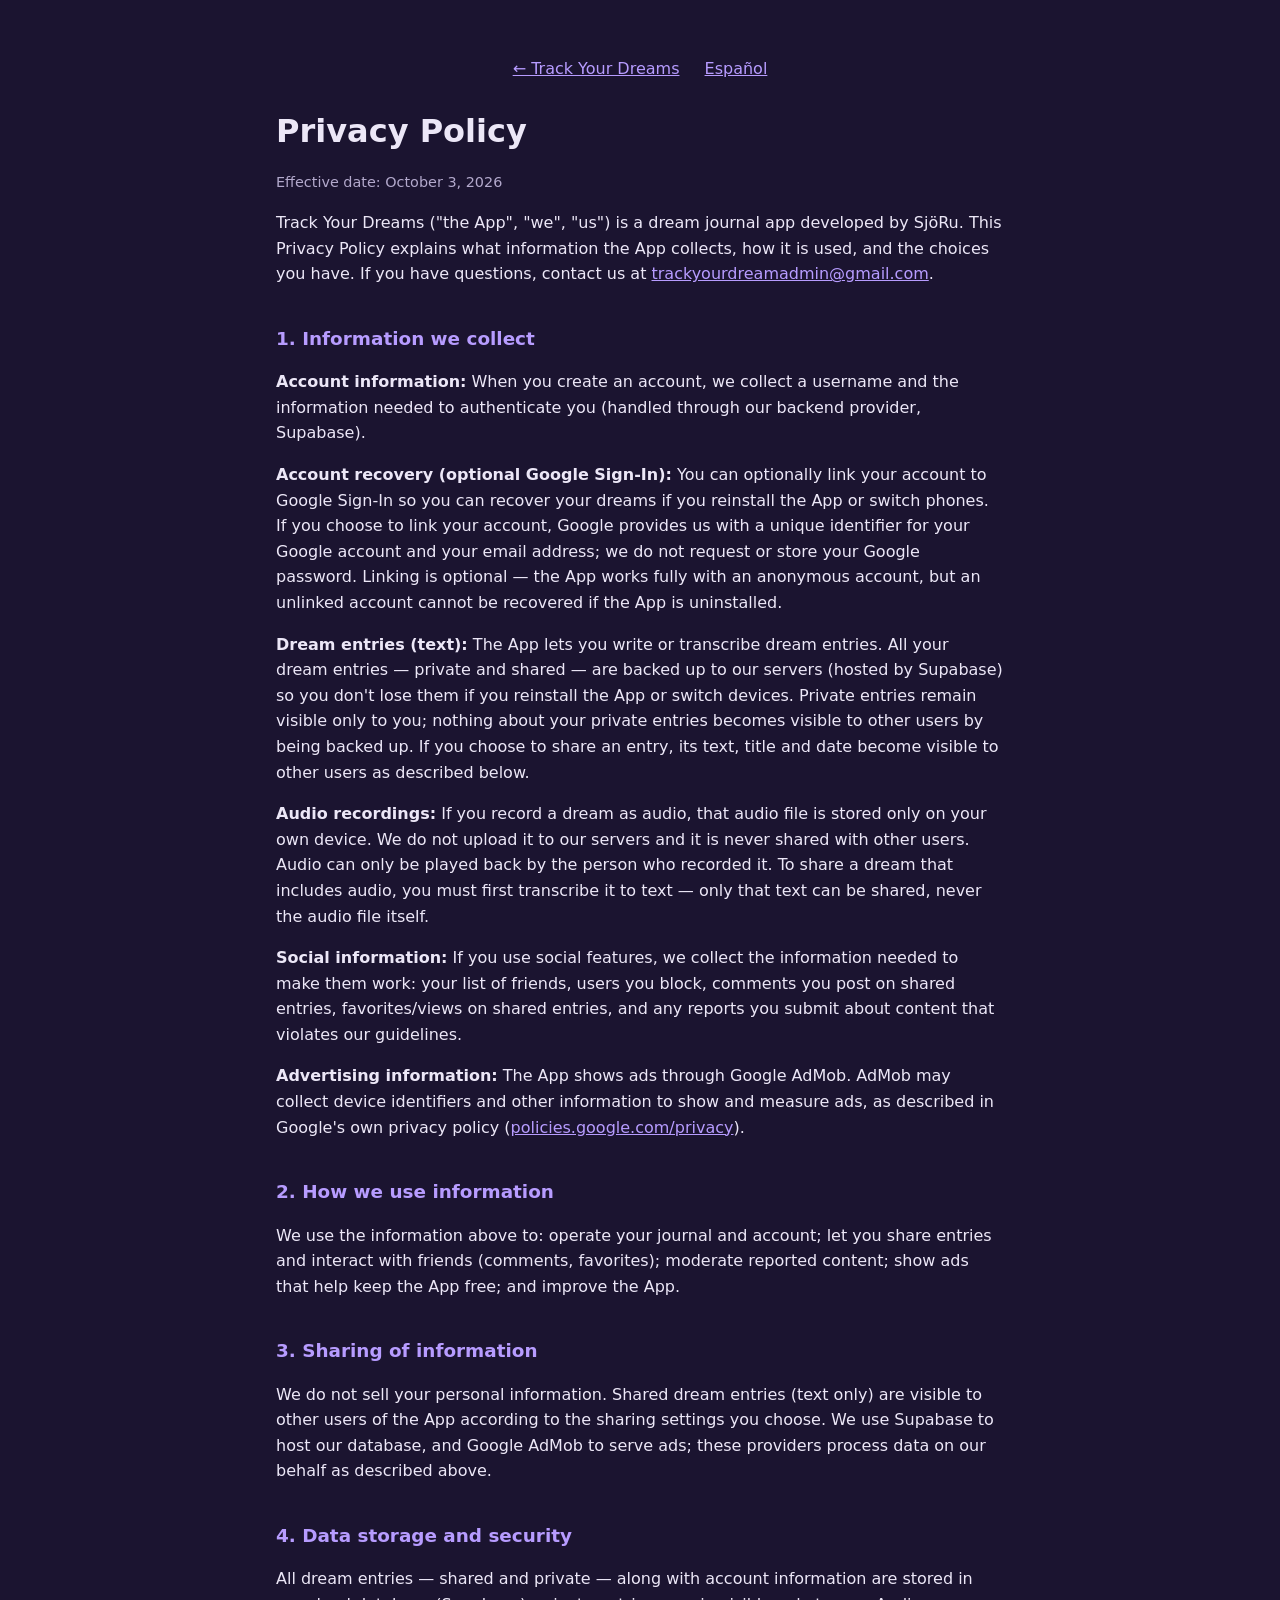
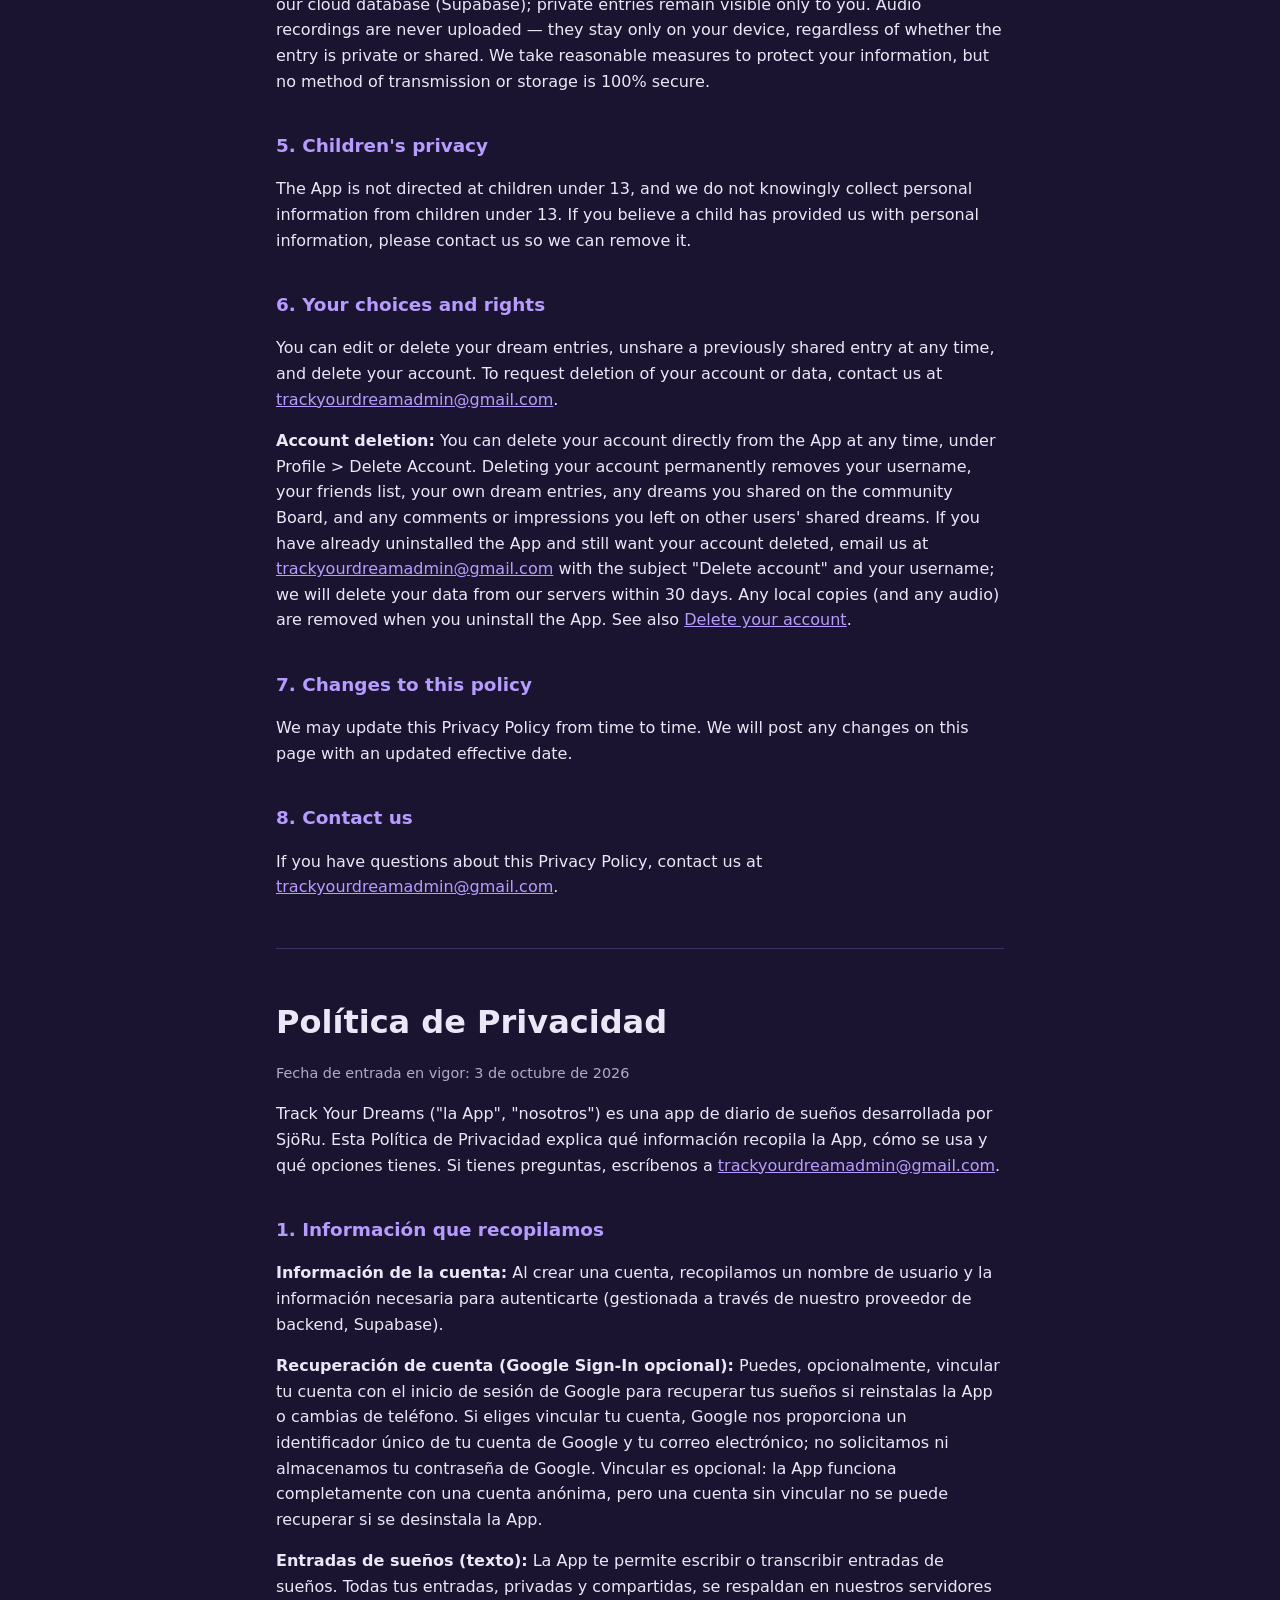
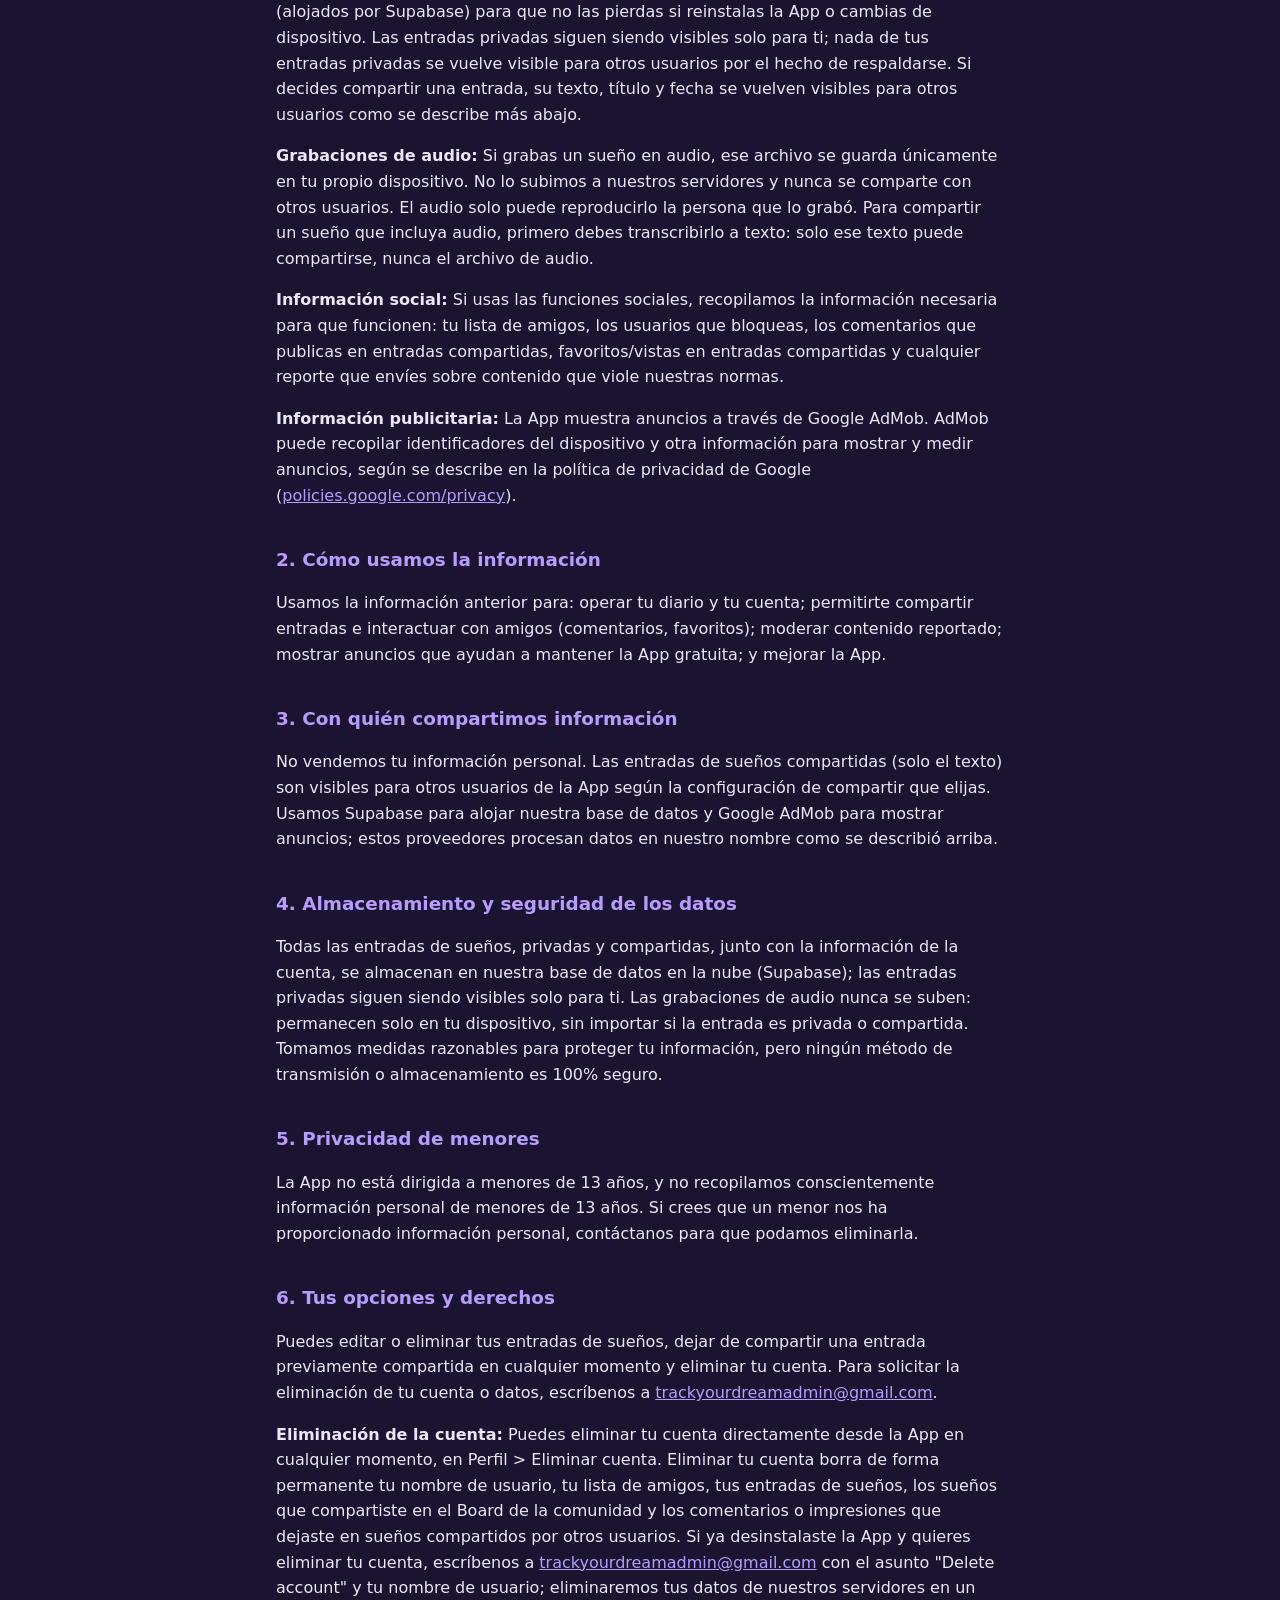
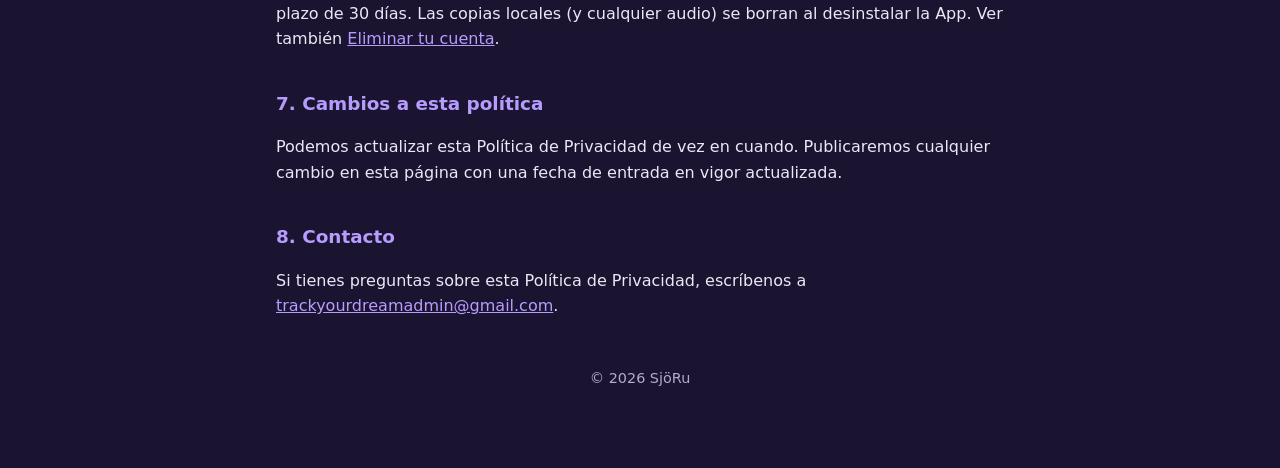
==== privacy.html @ 79c3110b "Add files via upload" ====
<!doctype html>
<html lang="en">
<head>
  <meta charset="utf-8">
  <meta name="viewport" content="width=device-width, initial-scale=1">
  <title>Privacy Policy – Track Your Dreams</title>
  <link rel="icon" href="icon.png">
  <link rel="stylesheet" href="style.css">
</head>
<body>
<main>
  <nav><a href="index.html">← Track Your Dreams</a> <a href="#es">Español</a></nav>

  <h1>Privacy Policy</h1>
  <p class="small">Effective date: October 3, 2026</p>

  <p>Track Your Dreams ("the App", "we", "us") is a dream journal app developed by SjöRu. This Privacy Policy explains what information the App collects, how it is used, and the choices you have. If you have questions, contact us at <a href="mailto:trackyourdreamadmin@gmail.com">trackyourdreamadmin@gmail.com</a>.</p>

  <h2>1. Information we collect</h2>
  <p><strong>Account information:</strong> When you create an account, we collect a username and the information needed to authenticate you (handled through our backend provider, Supabase).</p>
  <p><strong>Account recovery (optional Google Sign-In):</strong> You can optionally link your account to Google Sign-In so you can recover your dreams if you reinstall the App or switch phones. If you choose to link your account, Google provides us with a unique identifier for your Google account and your email address; we do not request or store your Google password. Linking is optional — the App works fully with an anonymous account, but an unlinked account cannot be recovered if the App is uninstalled.</p>
  <p><strong>Dream entries (text):</strong> The App lets you write or transcribe dream entries. All your dream entries — private and shared — are backed up to our servers (hosted by Supabase) so you don't lose them if you reinstall the App or switch devices. Private entries remain visible only to you; nothing about your private entries becomes visible to other users by being backed up. If you choose to share an entry, its text, title and date become visible to other users as described below.</p>
  <p><strong>Audio recordings:</strong> If you record a dream as audio, that audio file is stored only on your own device. We do not upload it to our servers and it is never shared with other users. Audio can only be played back by the person who recorded it. To share a dream that includes audio, you must first transcribe it to text — only that text can be shared, never the audio file itself.</p>
  <p><strong>Social information:</strong> If you use social features, we collect the information needed to make them work: your list of friends, users you block, comments you post on shared entries, favorites/views on shared entries, and any reports you submit about content that violates our guidelines.</p>
  <p><strong>Advertising information:</strong> The App shows ads through Google AdMob. AdMob may collect device identifiers and other information to show and measure ads, as described in Google's own privacy policy (<a href="https://policies.google.com/privacy">policies.google.com/privacy</a>).</p>

  <h2>2. How we use information</h2>
  <p>We use the information above to: operate your journal and account; let you share entries and interact with friends (comments, favorites); moderate reported content; show ads that help keep the App free; and improve the App.</p>

  <h2>3. Sharing of information</h2>
  <p>We do not sell your personal information. Shared dream entries (text only) are visible to other users of the App according to the sharing settings you choose. We use Supabase to host our database, and Google AdMob to serve ads; these providers process data on our behalf as described above.</p>

  <h2>4. Data storage and security</h2>
  <p>All dream entries — shared and private — along with account information are stored in our cloud database (Supabase); private entries remain visible only to you. Audio recordings are never uploaded — they stay only on your device, regardless of whether the entry is private or shared. We take reasonable measures to protect your information, but no method of transmission or storage is 100% secure.</p>

  <h2>5. Children's privacy</h2>
  <p>The App is not directed at children under 13, and we do not knowingly collect personal information from children under 13. If you believe a child has provided us with personal information, please contact us so we can remove it.</p>

  <h2>6. Your choices and rights</h2>
  <p>You can edit or delete your dream entries, unshare a previously shared entry at any time, and delete your account. To request deletion of your account or data, contact us at <a href="mailto:trackyourdreamadmin@gmail.com">trackyourdreamadmin@gmail.com</a>.</p>
  <p><strong>Account deletion:</strong> You can delete your account directly from the App at any time, under Profile &gt; Delete Account. Deleting your account permanently removes your username, your friends list, your own dream entries, any dreams you shared on the community Board, and any comments or impressions you left on other users' shared dreams. If you have already uninstalled the App and still want your account deleted, email us at <a href="mailto:trackyourdreamadmin@gmail.com">trackyourdreamadmin@gmail.com</a> with the subject "Delete account" and your username; we will delete your data from our servers within 30 days. Any local copies (and any audio) are removed when you uninstall the App. See also <a href="delete-account.html">Delete your account</a>.</p>

  <h2>7. Changes to this policy</h2>
  <p>We may update this Privacy Policy from time to time. We will post any changes on this page with an updated effective date.</p>

  <h2>8. Contact us</h2>
  <p>If you have questions about this Privacy Policy, contact us at <a href="mailto:trackyourdreamadmin@gmail.com">trackyourdreamadmin@gmail.com</a>.</p>

  <hr id="es">

  <h1>Política de Privacidad</h1>
  <p class="small">Fecha de entrada en vigor: 3 de octubre de 2026</p>

  <p>Track Your Dreams ("la App", "nosotros") es una app de diario de sueños desarrollada por SjöRu. Esta Política de Privacidad explica qué información recopila la App, cómo se usa y qué opciones tienes. Si tienes preguntas, escríbenos a <a href="mailto:trackyourdreamadmin@gmail.com">trackyourdreamadmin@gmail.com</a>.</p>

  <h2>1. Información que recopilamos</h2>
  <p><strong>Información de la cuenta:</strong> Al crear una cuenta, recopilamos un nombre de usuario y la información necesaria para autenticarte (gestionada a través de nuestro proveedor de backend, Supabase).</p>
  <p><strong>Recuperación de cuenta (Google Sign-In opcional):</strong> Puedes, opcionalmente, vincular tu cuenta con el inicio de sesión de Google para recuperar tus sueños si reinstalas la App o cambias de teléfono. Si eliges vincular tu cuenta, Google nos proporciona un identificador único de tu cuenta de Google y tu correo electrónico; no solicitamos ni almacenamos tu contraseña de Google. Vincular es opcional: la App funciona completamente con una cuenta anónima, pero una cuenta sin vincular no se puede recuperar si se desinstala la App.</p>
  <p><strong>Entradas de sueños (texto):</strong> La App te permite escribir o transcribir entradas de sueños. Todas tus entradas, privadas y compartidas, se respaldan en nuestros servidores (alojados por Supabase) para que no las pierdas si reinstalas la App o cambias de dispositivo. Las entradas privadas siguen siendo visibles solo para ti; nada de tus entradas privadas se vuelve visible para otros usuarios por el hecho de respaldarse. Si decides compartir una entrada, su texto, título y fecha se vuelven visibles para otros usuarios como se describe más abajo.</p>
  <p><strong>Grabaciones de audio:</strong> Si grabas un sueño en audio, ese archivo se guarda únicamente en tu propio dispositivo. No lo subimos a nuestros servidores y nunca se comparte con otros usuarios. El audio solo puede reproducirlo la persona que lo grabó. Para compartir un sueño que incluya audio, primero debes transcribirlo a texto: solo ese texto puede compartirse, nunca el archivo de audio.</p>
  <p><strong>Información social:</strong> Si usas las funciones sociales, recopilamos la información necesaria para que funcionen: tu lista de amigos, los usuarios que bloqueas, los comentarios que publicas en entradas compartidas, favoritos/vistas en entradas compartidas y cualquier reporte que envíes sobre contenido que viole nuestras normas.</p>
  <p><strong>Información publicitaria:</strong> La App muestra anuncios a través de Google AdMob. AdMob puede recopilar identificadores del dispositivo y otra información para mostrar y medir anuncios, según se describe en la política de privacidad de Google (<a href="https://policies.google.com/privacy">policies.google.com/privacy</a>).</p>

  <h2>2. Cómo usamos la información</h2>
  <p>Usamos la información anterior para: operar tu diario y tu cuenta; permitirte compartir entradas e interactuar con amigos (comentarios, favoritos); moderar contenido reportado; mostrar anuncios que ayudan a mantener la App gratuita; y mejorar la App.</p>

  <h2>3. Con quién compartimos información</h2>
  <p>No vendemos tu información personal. Las entradas de sueños compartidas (solo el texto) son visibles para otros usuarios de la App según la configuración de compartir que elijas. Usamos Supabase para alojar nuestra base de datos y Google AdMob para mostrar anuncios; estos proveedores procesan datos en nuestro nombre como se describió arriba.</p>

  <h2>4. Almacenamiento y seguridad de los datos</h2>
  <p>Todas las entradas de sueños, privadas y compartidas, junto con la información de la cuenta, se almacenan en nuestra base de datos en la nube (Supabase); las entradas privadas siguen siendo visibles solo para ti. Las grabaciones de audio nunca se suben: permanecen solo en tu dispositivo, sin importar si la entrada es privada o compartida. Tomamos medidas razonables para proteger tu información, pero ningún método de transmisión o almacenamiento es 100% seguro.</p>

  <h2>5. Privacidad de menores</h2>
  <p>La App no está dirigida a menores de 13 años, y no recopilamos conscientemente información personal de menores de 13 años. Si crees que un menor nos ha proporcionado información personal, contáctanos para que podamos eliminarla.</p>

  <h2>6. Tus opciones y derechos</h2>
  <p>Puedes editar o eliminar tus entradas de sueños, dejar de compartir una entrada previamente compartida en cualquier momento y eliminar tu cuenta. Para solicitar la eliminación de tu cuenta o datos, escríbenos a <a href="mailto:trackyourdreamadmin@gmail.com">trackyourdreamadmin@gmail.com</a>.</p>
  <p><strong>Eliminación de la cuenta:</strong> Puedes eliminar tu cuenta directamente desde la App en cualquier momento, en Perfil &gt; Eliminar cuenta. Eliminar tu cuenta borra de forma permanente tu nombre de usuario, tu lista de amigos, tus entradas de sueños, los sueños que compartiste en el Board de la comunidad y los comentarios o impresiones que dejaste en sueños compartidos por otros usuarios. Si ya desinstalaste la App y quieres eliminar tu cuenta, escríbenos a <a href="mailto:trackyourdreamadmin@gmail.com">trackyourdreamadmin@gmail.com</a> con el asunto "Delete account" y tu nombre de usuario; eliminaremos tus datos de nuestros servidores en un plazo de 30 días. Las copias locales (y cualquier audio) se borran al desinstalar la App. Ver también <a href="delete-account.html">Eliminar tu cuenta</a>.</p>

  <h2>7. Cambios a esta política</h2>
  <p>Podemos actualizar esta Política de Privacidad de vez en cuando. Publicaremos cualquier cambio en esta página con una fecha de entrada en vigor actualizada.</p>

  <h2>8. Contacto</h2>
  <p>Si tienes preguntas sobre esta Política de Privacidad, escríbenos a <a href="mailto:trackyourdreamadmin@gmail.com">trackyourdreamadmin@gmail.com</a>.</p>

  <footer><p>© 2026 SjöRu</p></footer>
</main>
</body>
</html>
---- style.css ----
:root {
  --bg: #1b1430;
  --card: #2a1f47;
  --accent: #b79cff;
  --text: #ece7f7;
  --muted: #b3a9cc;
}
* { box-sizing: border-box; }
body {
  margin: 0;
  background: var(--bg);
  color: var(--text);
  font: 16px/1.6 system-ui, -apple-system, "Segoe UI", Roboto, sans-serif;
}
main { max-width: 760px; margin: 0 auto; padding: 32px 16px 64px; }
header { text-align: center; margin-bottom: 32px; }
header img { width: 112px; height: 112px; border-radius: 24px; }
h1 { margin: 12px 0 4px; font-size: 2rem; }
h2 { margin-top: 2em; font-size: 1.15rem; color: var(--accent); }
a { color: var(--accent); }
.tagline { color: var(--muted); margin: 0; }
.card { background: var(--card); border-radius: 16px; padding: 20px 24px; margin: 16px 0; }
ul { padding-left: 1.2em; }
nav { text-align: center; margin: 24px 0; }
nav a { margin: 0 10px; white-space: nowrap; }
footer { text-align: center; color: var(--muted); font-size: 0.9rem; margin-top: 48px; }
hr { border: 0; border-top: 1px solid #3d3062; margin: 48px 0; }
.small { color: var(--muted); font-size: 0.9rem; }
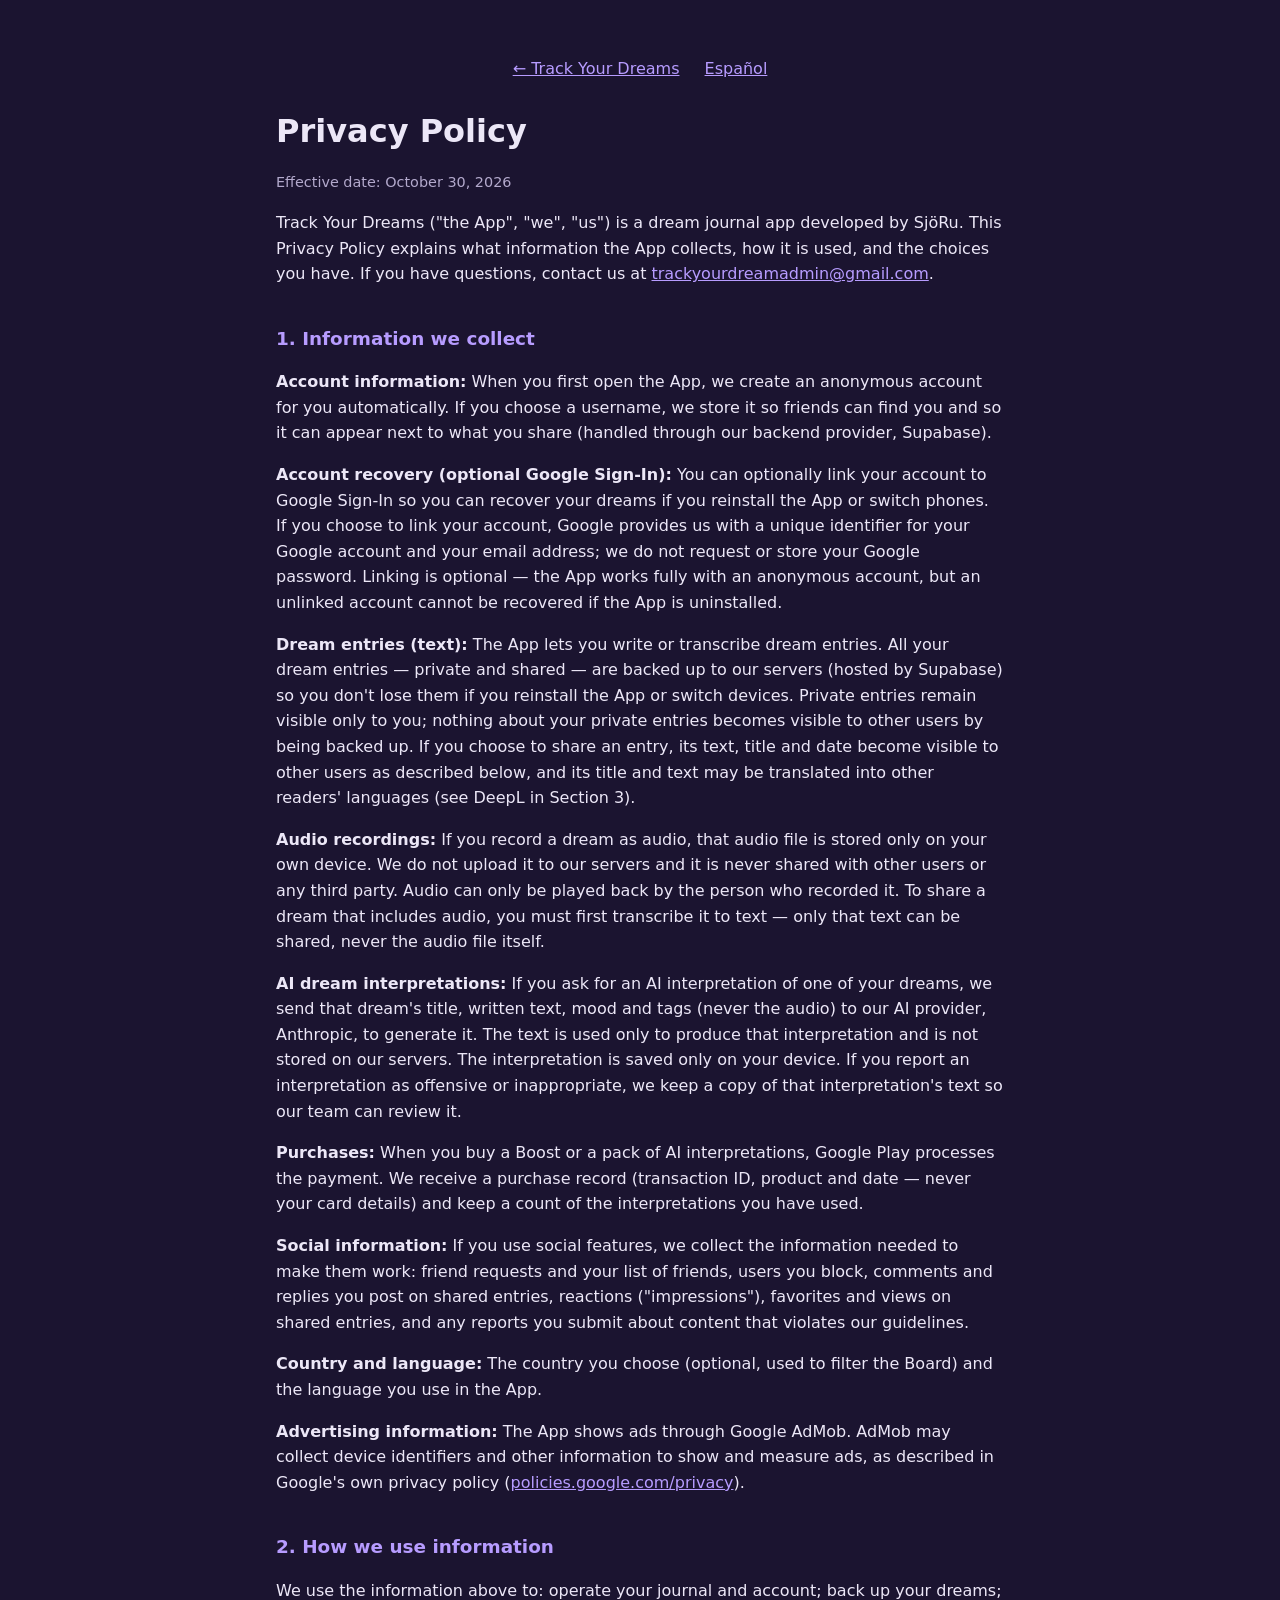
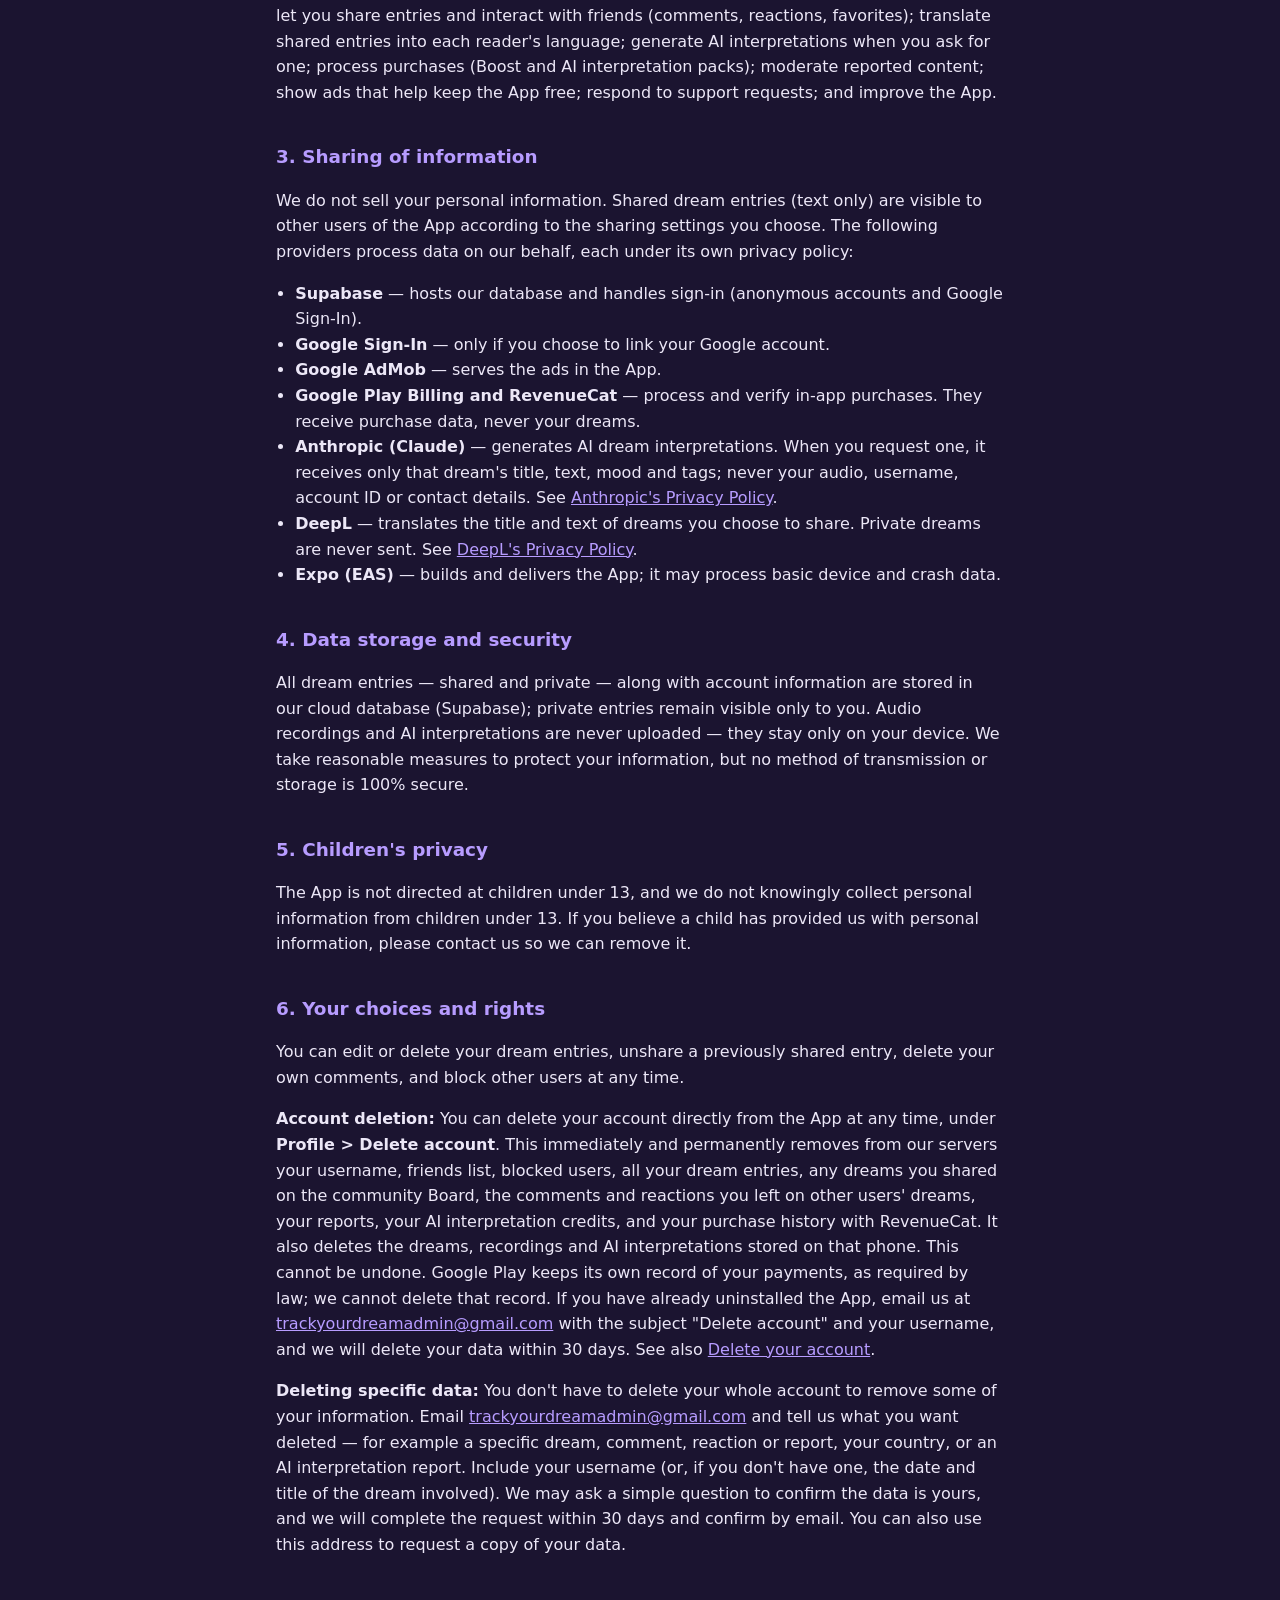
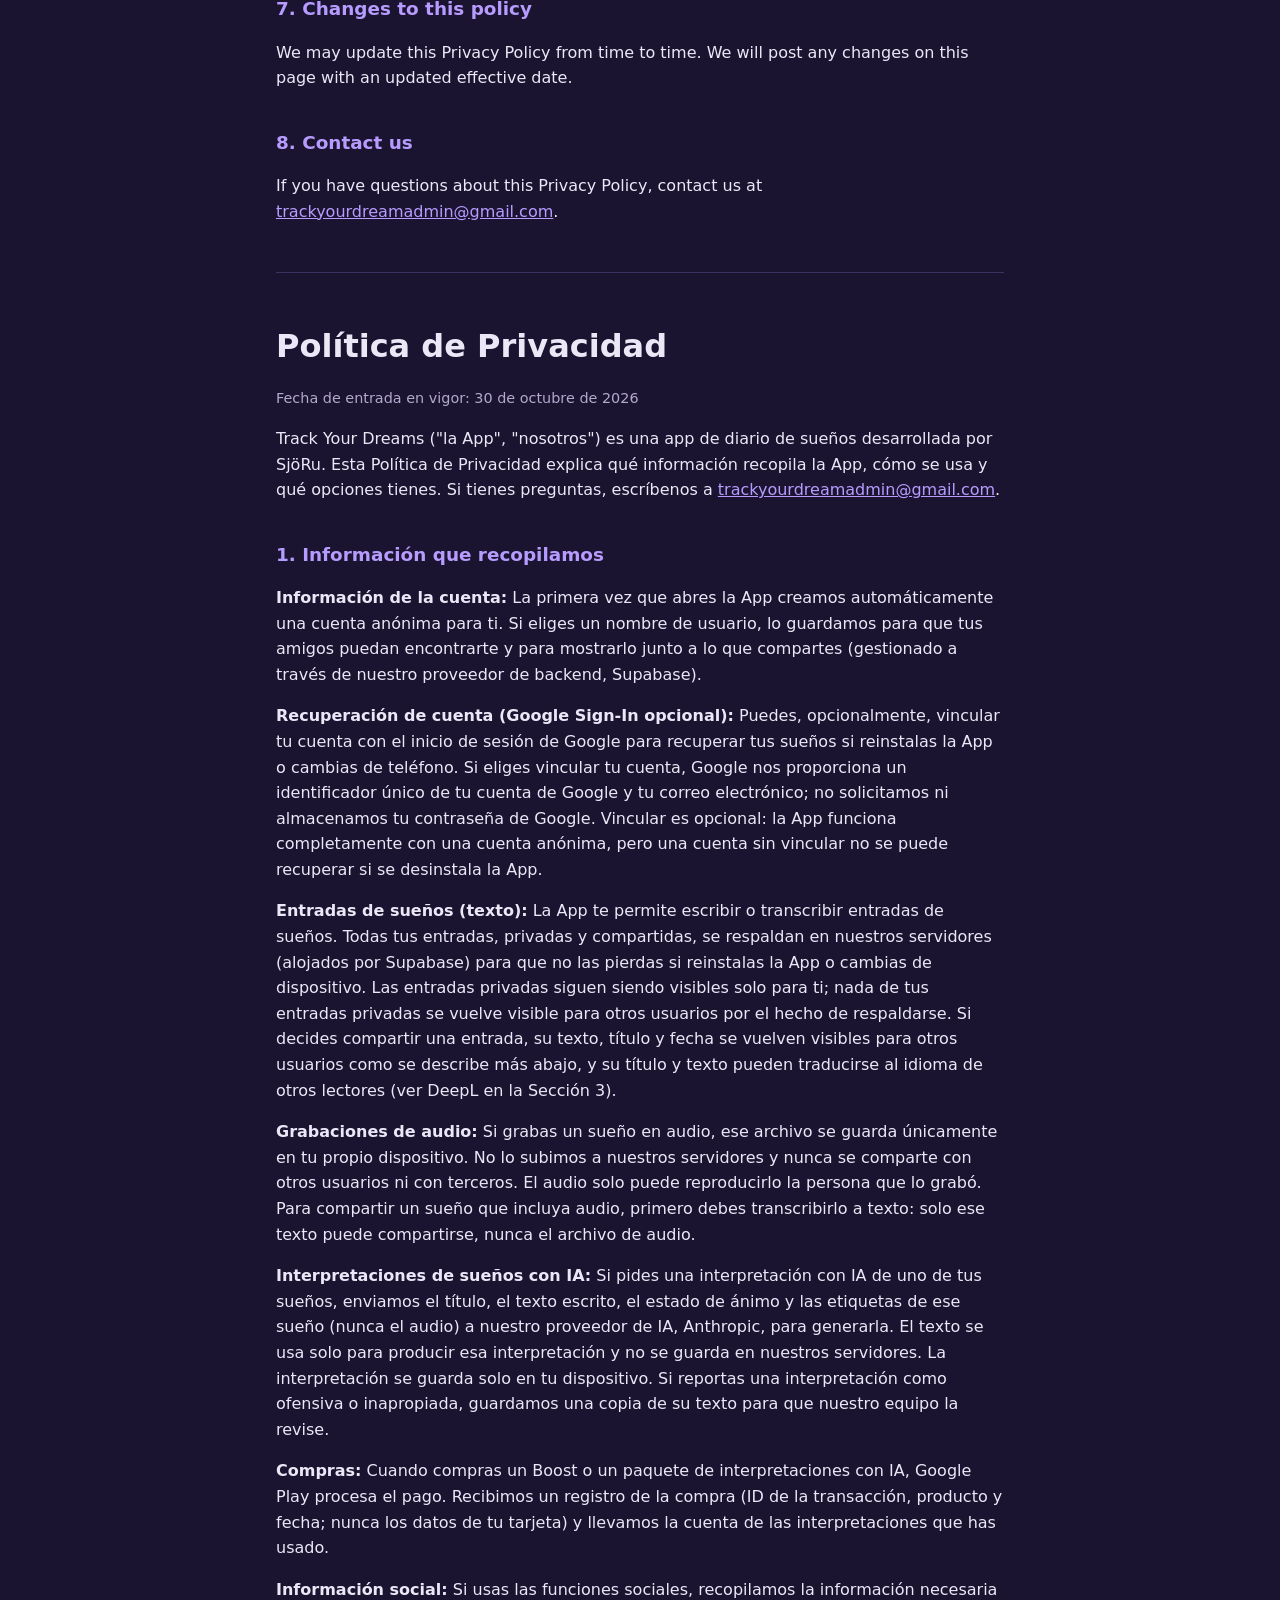
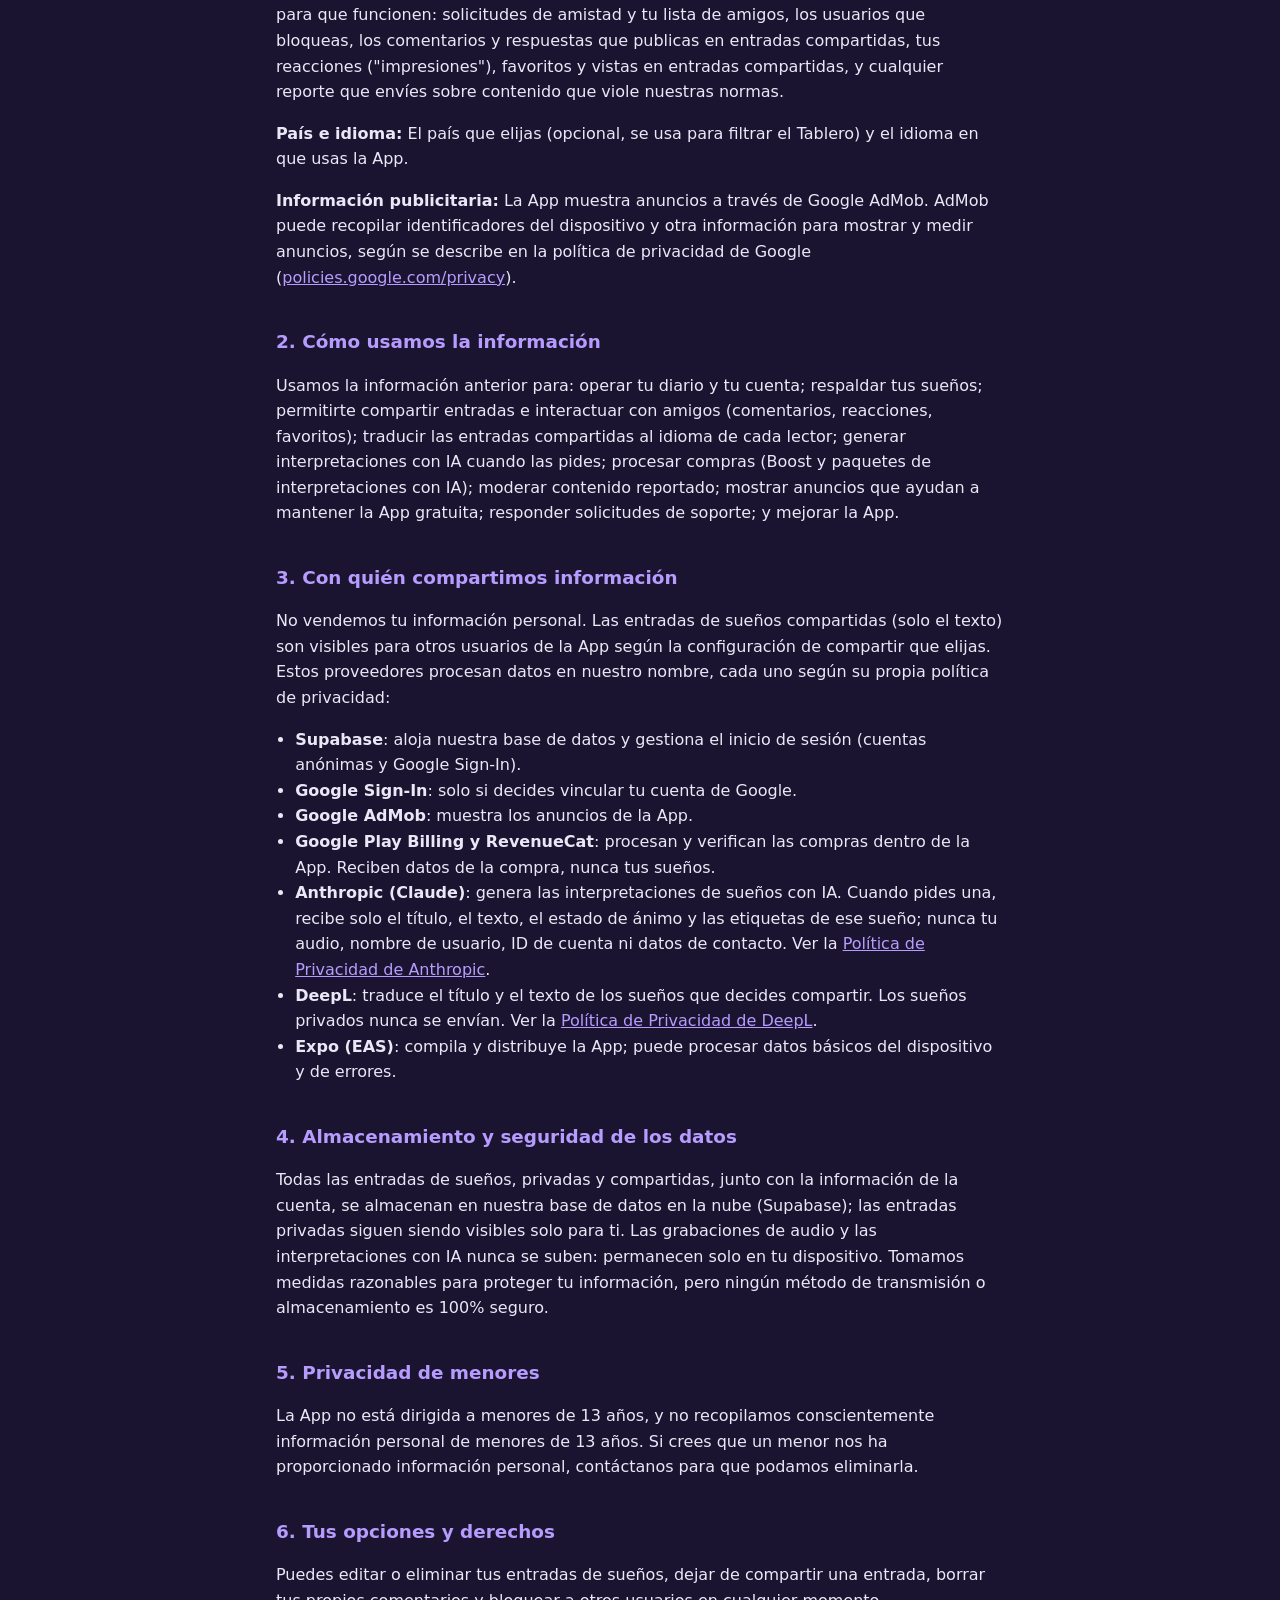
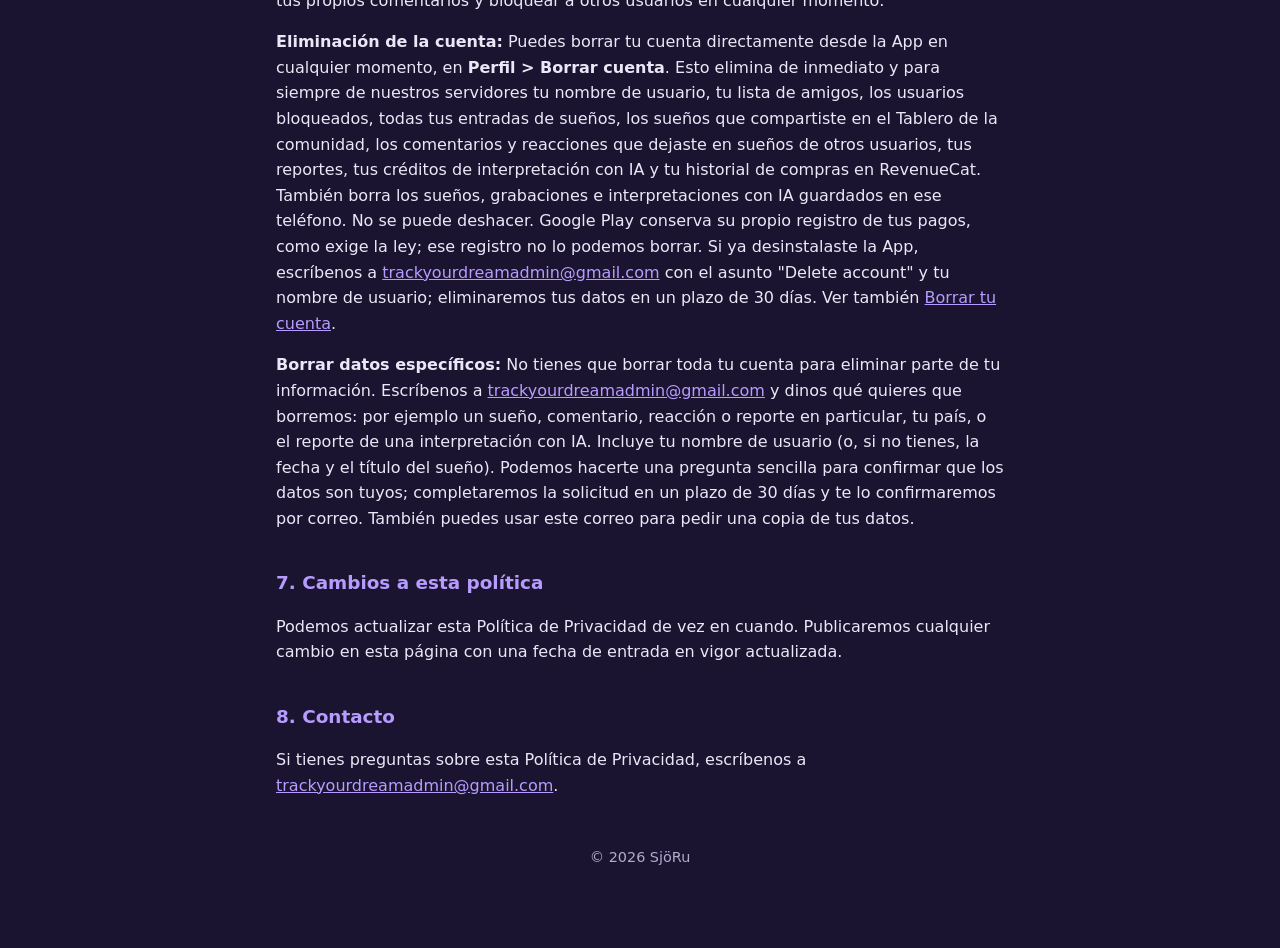
==== commit 689bc178: "Politica de privacidad, borrar cuenta y terminos: IA, compras, DeepL y borrado de datos especificos " ====
--- a/privacy.html
+++ b/privacy.html
@@ -12,33 +12,46 @@
   <nav><a href="index.html">← Track Your Dreams</a> <a href="#es">Español</a></nav>
 
   <h1>Privacy Policy</h1>
-  <p class="small">Effective date: October 3, 2026</p>
+  <p class="small">Effective date: October 30, 2026</p>
 
   <p>Track Your Dreams ("the App", "we", "us") is a dream journal app developed by SjöRu. This Privacy Policy explains what information the App collects, how it is used, and the choices you have. If you have questions, contact us at <a href="mailto:trackyourdreamadmin@gmail.com">trackyourdreamadmin@gmail.com</a>.</p>
 
   <h2>1. Information we collect</h2>
-  <p><strong>Account information:</strong> When you create an account, we collect a username and the information needed to authenticate you (handled through our backend provider, Supabase).</p>
+  <p><strong>Account information:</strong> When you first open the App, we create an anonymous account for you automatically. If you choose a username, we store it so friends can find you and so it can appear next to what you share (handled through our backend provider, Supabase).</p>
   <p><strong>Account recovery (optional Google Sign-In):</strong> You can optionally link your account to Google Sign-In so you can recover your dreams if you reinstall the App or switch phones. If you choose to link your account, Google provides us with a unique identifier for your Google account and your email address; we do not request or store your Google password. Linking is optional — the App works fully with an anonymous account, but an unlinked account cannot be recovered if the App is uninstalled.</p>
-  <p><strong>Dream entries (text):</strong> The App lets you write or transcribe dream entries. All your dream entries — private and shared — are backed up to our servers (hosted by Supabase) so you don't lose them if you reinstall the App or switch devices. Private entries remain visible only to you; nothing about your private entries becomes visible to other users by being backed up. If you choose to share an entry, its text, title and date become visible to other users as described below.</p>
-  <p><strong>Audio recordings:</strong> If you record a dream as audio, that audio file is stored only on your own device. We do not upload it to our servers and it is never shared with other users. Audio can only be played back by the person who recorded it. To share a dream that includes audio, you must first transcribe it to text — only that text can be shared, never the audio file itself.</p>
-  <p><strong>Social information:</strong> If you use social features, we collect the information needed to make them work: your list of friends, users you block, comments you post on shared entries, favorites/views on shared entries, and any reports you submit about content that violates our guidelines.</p>
+  <p><strong>Dream entries (text):</strong> The App lets you write or transcribe dream entries. All your dream entries — private and shared — are backed up to our servers (hosted by Supabase) so you don't lose them if you reinstall the App or switch devices. Private entries remain visible only to you; nothing about your private entries becomes visible to other users by being backed up. If you choose to share an entry, its text, title and date become visible to other users as described below, and its title and text may be translated into other readers' languages (see DeepL in Section 3).</p>
+  <p><strong>Audio recordings:</strong> If you record a dream as audio, that audio file is stored only on your own device. We do not upload it to our servers and it is never shared with other users or any third party. Audio can only be played back by the person who recorded it. To share a dream that includes audio, you must first transcribe it to text — only that text can be shared, never the audio file itself.</p>
+  <p><strong>AI dream interpretations:</strong> If you ask for an AI interpretation of one of your dreams, we send that dream's title, written text, mood and tags (never the audio) to our AI provider, Anthropic, to generate it. The text is used only to produce that interpretation and is not stored on our servers. The interpretation is saved only on your device. If you report an interpretation as offensive or inappropriate, we keep a copy of that interpretation's text so our team can review it.</p>
+  <p><strong>Purchases:</strong> When you buy a Boost or a pack of AI interpretations, Google Play processes the payment. We receive a purchase record (transaction ID, product and date — never your card details) and keep a count of the interpretations you have used.</p>
+  <p><strong>Social information:</strong> If you use social features, we collect the information needed to make them work: friend requests and your list of friends, users you block, comments and replies you post on shared entries, reactions ("impressions"), favorites and views on shared entries, and any reports you submit about content that violates our guidelines.</p>
+  <p><strong>Country and language:</strong> The country you choose (optional, used to filter the Board) and the language you use in the App.</p>
   <p><strong>Advertising information:</strong> The App shows ads through Google AdMob. AdMob may collect device identifiers and other information to show and measure ads, as described in Google's own privacy policy (<a href="https://policies.google.com/privacy">policies.google.com/privacy</a>).</p>
 
   <h2>2. How we use information</h2>
-  <p>We use the information above to: operate your journal and account; let you share entries and interact with friends (comments, favorites); moderate reported content; show ads that help keep the App free; and improve the App.</p>
+  <p>We use the information above to: operate your journal and account; back up your dreams; let you share entries and interact with friends (comments, reactions, favorites); translate shared entries into each reader's language; generate AI interpretations when you ask for one; process purchases (Boost and AI interpretation packs); moderate reported content; show ads that help keep the App free; respond to support requests; and improve the App.</p>
 
   <h2>3. Sharing of information</h2>
-  <p>We do not sell your personal information. Shared dream entries (text only) are visible to other users of the App according to the sharing settings you choose. We use Supabase to host our database, and Google AdMob to serve ads; these providers process data on our behalf as described above.</p>
+  <p>We do not sell your personal information. Shared dream entries (text only) are visible to other users of the App according to the sharing settings you choose. The following providers process data on our behalf, each under its own privacy policy:</p>
+  <ul>
+    <li><strong>Supabase</strong> — hosts our database and handles sign-in (anonymous accounts and Google Sign-In).</li>
+    <li><strong>Google Sign-In</strong> — only if you choose to link your Google account.</li>
+    <li><strong>Google AdMob</strong> — serves the ads in the App.</li>
+    <li><strong>Google Play Billing and RevenueCat</strong> — process and verify in-app purchases. They receive purchase data, never your dreams.</li>
+    <li><strong>Anthropic (Claude)</strong> — generates AI dream interpretations. When you request one, it receives only that dream's title, text, mood and tags; never your audio, username, account ID or contact details. See <a href="https://www.anthropic.com/legal/privacy">Anthropic's Privacy Policy</a>.</li>
+    <li><strong>DeepL</strong> — translates the title and text of dreams you choose to share. Private dreams are never sent. See <a href="https://www.deepl.com/privacy">DeepL's Privacy Policy</a>.</li>
+    <li><strong>Expo (EAS)</strong> — builds and delivers the App; it may process basic device and crash data.</li>
+  </ul>
 
   <h2>4. Data storage and security</h2>
-  <p>All dream entries — shared and private — along with account information are stored in our cloud database (Supabase); private entries remain visible only to you. Audio recordings are never uploaded — they stay only on your device, regardless of whether the entry is private or shared. We take reasonable measures to protect your information, but no method of transmission or storage is 100% secure.</p>
+  <p>All dream entries — shared and private — along with account information are stored in our cloud database (Supabase); private entries remain visible only to you. Audio recordings and AI interpretations are never uploaded — they stay only on your device. We take reasonable measures to protect your information, but no method of transmission or storage is 100% secure.</p>
 
   <h2>5. Children's privacy</h2>
   <p>The App is not directed at children under 13, and we do not knowingly collect personal information from children under 13. If you believe a child has provided us with personal information, please contact us so we can remove it.</p>
 
   <h2>6. Your choices and rights</h2>
-  <p>You can edit or delete your dream entries, unshare a previously shared entry at any time, and delete your account. To request deletion of your account or data, contact us at <a href="mailto:trackyourdreamadmin@gmail.com">trackyourdreamadmin@gmail.com</a>.</p>
-  <p><strong>Account deletion:</strong> You can delete your account directly from the App at any time, under Profile &gt; Delete Account. Deleting your account permanently removes your username, your friends list, your own dream entries, any dreams you shared on the community Board, and any comments or impressions you left on other users' shared dreams. If you have already uninstalled the App and still want your account deleted, email us at <a href="mailto:trackyourdreamadmin@gmail.com">trackyourdreamadmin@gmail.com</a> with the subject "Delete account" and your username; we will delete your data from our servers within 30 days. Any local copies (and any audio) are removed when you uninstall the App. See also <a href="delete-account.html">Delete your account</a>.</p>
+  <p>You can edit or delete your dream entries, unshare a previously shared entry, delete your own comments, and block other users at any time.</p>
+  <p><strong>Account deletion:</strong> You can delete your account directly from the App at any time, under <strong>Profile &gt; Delete account</strong>. This immediately and permanently removes from our servers your username, friends list, blocked users, all your dream entries, any dreams you shared on the community Board, the comments and reactions you left on other users' dreams, your reports, your AI interpretation credits, and your purchase history with RevenueCat. It also deletes the dreams, recordings and AI interpretations stored on that phone. This cannot be undone. Google Play keeps its own record of your payments, as required by law; we cannot delete that record. If you have already uninstalled the App, email us at <a href="mailto:trackyourdreamadmin@gmail.com?subject=Delete%20account">trackyourdreamadmin@gmail.com</a> with the subject "Delete account" and your username, and we will delete your data within 30 days. See also <a href="delete-account.html">Delete your account</a>.</p>
+  <p><strong>Deleting specific data:</strong> You don't have to delete your whole account to remove some of your information. Email <a href="mailto:trackyourdreamadmin@gmail.com?subject=Data%20deletion%20request">trackyourdreamadmin@gmail.com</a> and tell us what you want deleted — for example a specific dream, comment, reaction or report, your country, or an AI interpretation report. Include your username (or, if you don't have one, the date and title of the dream involved). We may ask a simple question to confirm the data is yours, and we will complete the request within 30 days and confirm by email. You can also use this address to request a copy of your data.</p>
 
   <h2>7. Changes to this policy</h2>
   <p>We may update this Privacy Policy from time to time. We will post any changes on this page with an updated effective date.</p>
@@ -49,33 +62,46 @@
   <hr id="es">
 
   <h1>Política de Privacidad</h1>
-  <p class="small">Fecha de entrada en vigor: 3 de octubre de 2026</p>
+  <p class="small">Fecha de entrada en vigor: 30 de octubre de 2026</p>
 
   <p>Track Your Dreams ("la App", "nosotros") es una app de diario de sueños desarrollada por SjöRu. Esta Política de Privacidad explica qué información recopila la App, cómo se usa y qué opciones tienes. Si tienes preguntas, escríbenos a <a href="mailto:trackyourdreamadmin@gmail.com">trackyourdreamadmin@gmail.com</a>.</p>
 
   <h2>1. Información que recopilamos</h2>
-  <p><strong>Información de la cuenta:</strong> Al crear una cuenta, recopilamos un nombre de usuario y la información necesaria para autenticarte (gestionada a través de nuestro proveedor de backend, Supabase).</p>
+  <p><strong>Información de la cuenta:</strong> La primera vez que abres la App creamos automáticamente una cuenta anónima para ti. Si eliges un nombre de usuario, lo guardamos para que tus amigos puedan encontrarte y para mostrarlo junto a lo que compartes (gestionado a través de nuestro proveedor de backend, Supabase).</p>
   <p><strong>Recuperación de cuenta (Google Sign-In opcional):</strong> Puedes, opcionalmente, vincular tu cuenta con el inicio de sesión de Google para recuperar tus sueños si reinstalas la App o cambias de teléfono. Si eliges vincular tu cuenta, Google nos proporciona un identificador único de tu cuenta de Google y tu correo electrónico; no solicitamos ni almacenamos tu contraseña de Google. Vincular es opcional: la App funciona completamente con una cuenta anónima, pero una cuenta sin vincular no se puede recuperar si se desinstala la App.</p>
-  <p><strong>Entradas de sueños (texto):</strong> La App te permite escribir o transcribir entradas de sueños. Todas tus entradas, privadas y compartidas, se respaldan en nuestros servidores (alojados por Supabase) para que no las pierdas si reinstalas la App o cambias de dispositivo. Las entradas privadas siguen siendo visibles solo para ti; nada de tus entradas privadas se vuelve visible para otros usuarios por el hecho de respaldarse. Si decides compartir una entrada, su texto, título y fecha se vuelven visibles para otros usuarios como se describe más abajo.</p>
-  <p><strong>Grabaciones de audio:</strong> Si grabas un sueño en audio, ese archivo se guarda únicamente en tu propio dispositivo. No lo subimos a nuestros servidores y nunca se comparte con otros usuarios. El audio solo puede reproducirlo la persona que lo grabó. Para compartir un sueño que incluya audio, primero debes transcribirlo a texto: solo ese texto puede compartirse, nunca el archivo de audio.</p>
-  <p><strong>Información social:</strong> Si usas las funciones sociales, recopilamos la información necesaria para que funcionen: tu lista de amigos, los usuarios que bloqueas, los comentarios que publicas en entradas compartidas, favoritos/vistas en entradas compartidas y cualquier reporte que envíes sobre contenido que viole nuestras normas.</p>
+  <p><strong>Entradas de sueños (texto):</strong> La App te permite escribir o transcribir entradas de sueños. Todas tus entradas, privadas y compartidas, se respaldan en nuestros servidores (alojados por Supabase) para que no las pierdas si reinstalas la App o cambias de dispositivo. Las entradas privadas siguen siendo visibles solo para ti; nada de tus entradas privadas se vuelve visible para otros usuarios por el hecho de respaldarse. Si decides compartir una entrada, su texto, título y fecha se vuelven visibles para otros usuarios como se describe más abajo, y su título y texto pueden traducirse al idioma de otros lectores (ver DeepL en la Sección 3).</p>
+  <p><strong>Grabaciones de audio:</strong> Si grabas un sueño en audio, ese archivo se guarda únicamente en tu propio dispositivo. No lo subimos a nuestros servidores y nunca se comparte con otros usuarios ni con terceros. El audio solo puede reproducirlo la persona que lo grabó. Para compartir un sueño que incluya audio, primero debes transcribirlo a texto: solo ese texto puede compartirse, nunca el archivo de audio.</p>
+  <p><strong>Interpretaciones de sueños con IA:</strong> Si pides una interpretación con IA de uno de tus sueños, enviamos el título, el texto escrito, el estado de ánimo y las etiquetas de ese sueño (nunca el audio) a nuestro proveedor de IA, Anthropic, para generarla. El texto se usa solo para producir esa interpretación y no se guarda en nuestros servidores. La interpretación se guarda solo en tu dispositivo. Si reportas una interpretación como ofensiva o inapropiada, guardamos una copia de su texto para que nuestro equipo la revise.</p>
+  <p><strong>Compras:</strong> Cuando compras un Boost o un paquete de interpretaciones con IA, Google Play procesa el pago. Recibimos un registro de la compra (ID de la transacción, producto y fecha; nunca los datos de tu tarjeta) y llevamos la cuenta de las interpretaciones que has usado.</p>
+  <p><strong>Información social:</strong> Si usas las funciones sociales, recopilamos la información necesaria para que funcionen: solicitudes de amistad y tu lista de amigos, los usuarios que bloqueas, los comentarios y respuestas que publicas en entradas compartidas, tus reacciones ("impresiones"), favoritos y vistas en entradas compartidas, y cualquier reporte que envíes sobre contenido que viole nuestras normas.</p>
+  <p><strong>País e idioma:</strong> El país que elijas (opcional, se usa para filtrar el Tablero) y el idioma en que usas la App.</p>
   <p><strong>Información publicitaria:</strong> La App muestra anuncios a través de Google AdMob. AdMob puede recopilar identificadores del dispositivo y otra información para mostrar y medir anuncios, según se describe en la política de privacidad de Google (<a href="https://policies.google.com/privacy">policies.google.com/privacy</a>).</p>
 
   <h2>2. Cómo usamos la información</h2>
-  <p>Usamos la información anterior para: operar tu diario y tu cuenta; permitirte compartir entradas e interactuar con amigos (comentarios, favoritos); moderar contenido reportado; mostrar anuncios que ayudan a mantener la App gratuita; y mejorar la App.</p>
+  <p>Usamos la información anterior para: operar tu diario y tu cuenta; respaldar tus sueños; permitirte compartir entradas e interactuar con amigos (comentarios, reacciones, favoritos); traducir las entradas compartidas al idioma de cada lector; generar interpretaciones con IA cuando las pides; procesar compras (Boost y paquetes de interpretaciones con IA); moderar contenido reportado; mostrar anuncios que ayudan a mantener la App gratuita; responder solicitudes de soporte; y mejorar la App.</p>
 
   <h2>3. Con quién compartimos información</h2>
-  <p>No vendemos tu información personal. Las entradas de sueños compartidas (solo el texto) son visibles para otros usuarios de la App según la configuración de compartir que elijas. Usamos Supabase para alojar nuestra base de datos y Google AdMob para mostrar anuncios; estos proveedores procesan datos en nuestro nombre como se describió arriba.</p>
+  <p>No vendemos tu información personal. Las entradas de sueños compartidas (solo el texto) son visibles para otros usuarios de la App según la configuración de compartir que elijas. Estos proveedores procesan datos en nuestro nombre, cada uno según su propia política de privacidad:</p>
+  <ul>
+    <li><strong>Supabase</strong>: aloja nuestra base de datos y gestiona el inicio de sesión (cuentas anónimas y Google Sign-In).</li>
+    <li><strong>Google Sign-In</strong>: solo si decides vincular tu cuenta de Google.</li>
+    <li><strong>Google AdMob</strong>: muestra los anuncios de la App.</li>
+    <li><strong>Google Play Billing y RevenueCat</strong>: procesan y verifican las compras dentro de la App. Reciben datos de la compra, nunca tus sueños.</li>
+    <li><strong>Anthropic (Claude)</strong>: genera las interpretaciones de sueños con IA. Cuando pides una, recibe solo el título, el texto, el estado de ánimo y las etiquetas de ese sueño; nunca tu audio, nombre de usuario, ID de cuenta ni datos de contacto. Ver la <a href="https://www.anthropic.com/legal/privacy">Política de Privacidad de Anthropic</a>.</li>
+    <li><strong>DeepL</strong>: traduce el título y el texto de los sueños que decides compartir. Los sueños privados nunca se envían. Ver la <a href="https://www.deepl.com/privacy">Política de Privacidad de DeepL</a>.</li>
+    <li><strong>Expo (EAS)</strong>: compila y distribuye la App; puede procesar datos básicos del dispositivo y de errores.</li>
+  </ul>
 
   <h2>4. Almacenamiento y seguridad de los datos</h2>
-  <p>Todas las entradas de sueños, privadas y compartidas, junto con la información de la cuenta, se almacenan en nuestra base de datos en la nube (Supabase); las entradas privadas siguen siendo visibles solo para ti. Las grabaciones de audio nunca se suben: permanecen solo en tu dispositivo, sin importar si la entrada es privada o compartida. Tomamos medidas razonables para proteger tu información, pero ningún método de transmisión o almacenamiento es 100% seguro.</p>
+  <p>Todas las entradas de sueños, privadas y compartidas, junto con la información de la cuenta, se almacenan en nuestra base de datos en la nube (Supabase); las entradas privadas siguen siendo visibles solo para ti. Las grabaciones de audio y las interpretaciones con IA nunca se suben: permanecen solo en tu dispositivo. Tomamos medidas razonables para proteger tu información, pero ningún método de transmisión o almacenamiento es 100% seguro.</p>
 
   <h2>5. Privacidad de menores</h2>
   <p>La App no está dirigida a menores de 13 años, y no recopilamos conscientemente información personal de menores de 13 años. Si crees que un menor nos ha proporcionado información personal, contáctanos para que podamos eliminarla.</p>
 
   <h2>6. Tus opciones y derechos</h2>
-  <p>Puedes editar o eliminar tus entradas de sueños, dejar de compartir una entrada previamente compartida en cualquier momento y eliminar tu cuenta. Para solicitar la eliminación de tu cuenta o datos, escríbenos a <a href="mailto:trackyourdreamadmin@gmail.com">trackyourdreamadmin@gmail.com</a>.</p>
-  <p><strong>Eliminación de la cuenta:</strong> Puedes eliminar tu cuenta directamente desde la App en cualquier momento, en Perfil &gt; Eliminar cuenta. Eliminar tu cuenta borra de forma permanente tu nombre de usuario, tu lista de amigos, tus entradas de sueños, los sueños que compartiste en el Board de la comunidad y los comentarios o impresiones que dejaste en sueños compartidos por otros usuarios. Si ya desinstalaste la App y quieres eliminar tu cuenta, escríbenos a <a href="mailto:trackyourdreamadmin@gmail.com">trackyourdreamadmin@gmail.com</a> con el asunto "Delete account" y tu nombre de usuario; eliminaremos tus datos de nuestros servidores en un plazo de 30 días. Las copias locales (y cualquier audio) se borran al desinstalar la App. Ver también <a href="delete-account.html">Eliminar tu cuenta</a>.</p>
+  <p>Puedes editar o eliminar tus entradas de sueños, dejar de compartir una entrada, borrar tus propios comentarios y bloquear a otros usuarios en cualquier momento.</p>
+  <p><strong>Eliminación de la cuenta:</strong> Puedes borrar tu cuenta directamente desde la App en cualquier momento, en <strong>Perfil &gt; Borrar cuenta</strong>. Esto elimina de inmediato y para siempre de nuestros servidores tu nombre de usuario, tu lista de amigos, los usuarios bloqueados, todas tus entradas de sueños, los sueños que compartiste en el Tablero de la comunidad, los comentarios y reacciones que dejaste en sueños de otros usuarios, tus reportes, tus créditos de interpretación con IA y tu historial de compras en RevenueCat. También borra los sueños, grabaciones e interpretaciones con IA guardados en ese teléfono. No se puede deshacer. Google Play conserva su propio registro de tus pagos, como exige la ley; ese registro no lo podemos borrar. Si ya desinstalaste la App, escríbenos a <a href="mailto:trackyourdreamadmin@gmail.com?subject=Delete%20account">trackyourdreamadmin@gmail.com</a> con el asunto "Delete account" y tu nombre de usuario; eliminaremos tus datos en un plazo de 30 días. Ver también <a href="delete-account.html#es">Borrar tu cuenta</a>.</p>
+  <p><strong>Borrar datos específicos:</strong> No tienes que borrar toda tu cuenta para eliminar parte de tu información. Escríbenos a <a href="mailto:trackyourdreamadmin@gmail.com?subject=Data%20deletion%20request">trackyourdreamadmin@gmail.com</a> y dinos qué quieres que borremos: por ejemplo un sueño, comentario, reacción o reporte en particular, tu país, o el reporte de una interpretación con IA. Incluye tu nombre de usuario (o, si no tienes, la fecha y el título del sueño). Podemos hacerte una pregunta sencilla para confirmar que los datos son tuyos; completaremos la solicitud en un plazo de 30 días y te lo confirmaremos por correo. También puedes usar este correo para pedir una copia de tus datos.</p>
 
   <h2>7. Cambios a esta política</h2>
   <p>Podemos actualizar esta Política de Privacidad de vez en cuando. Publicaremos cualquier cambio en esta página con una fecha de entrada en vigor actualizada.</p>
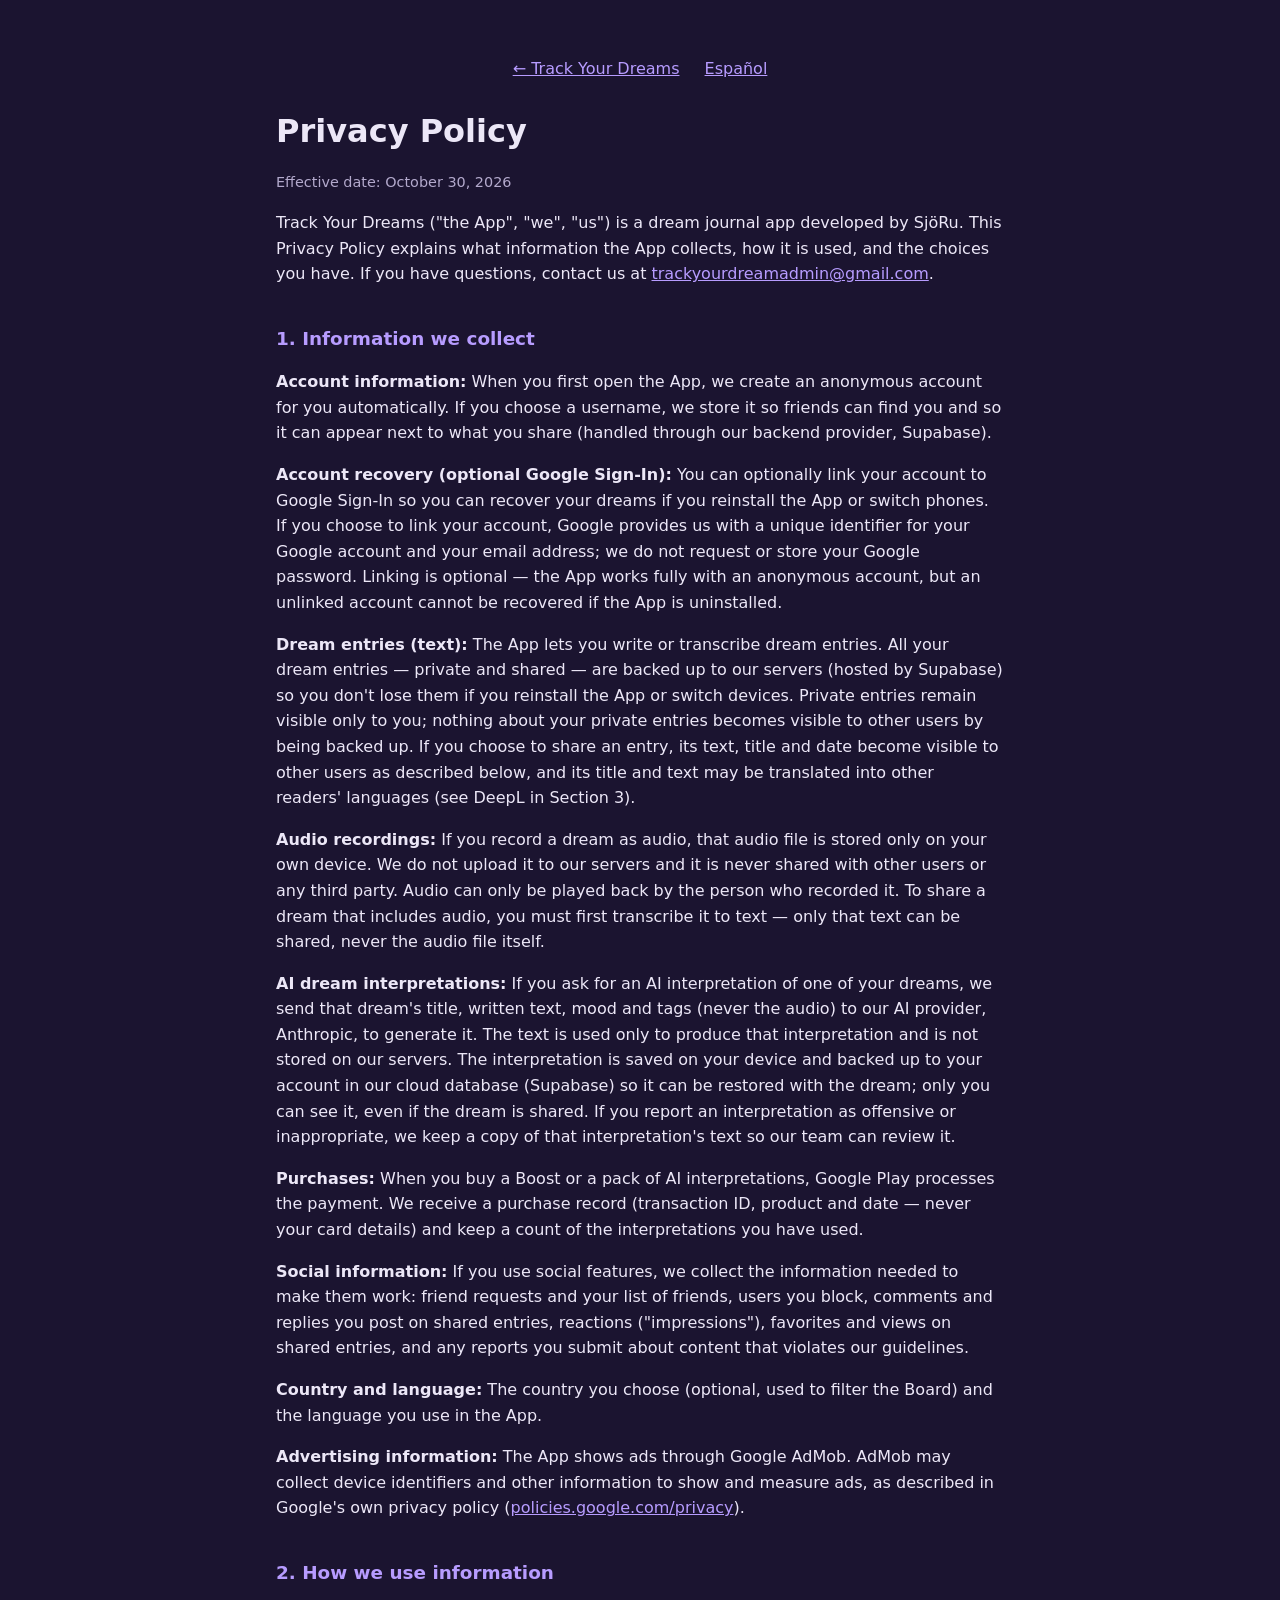
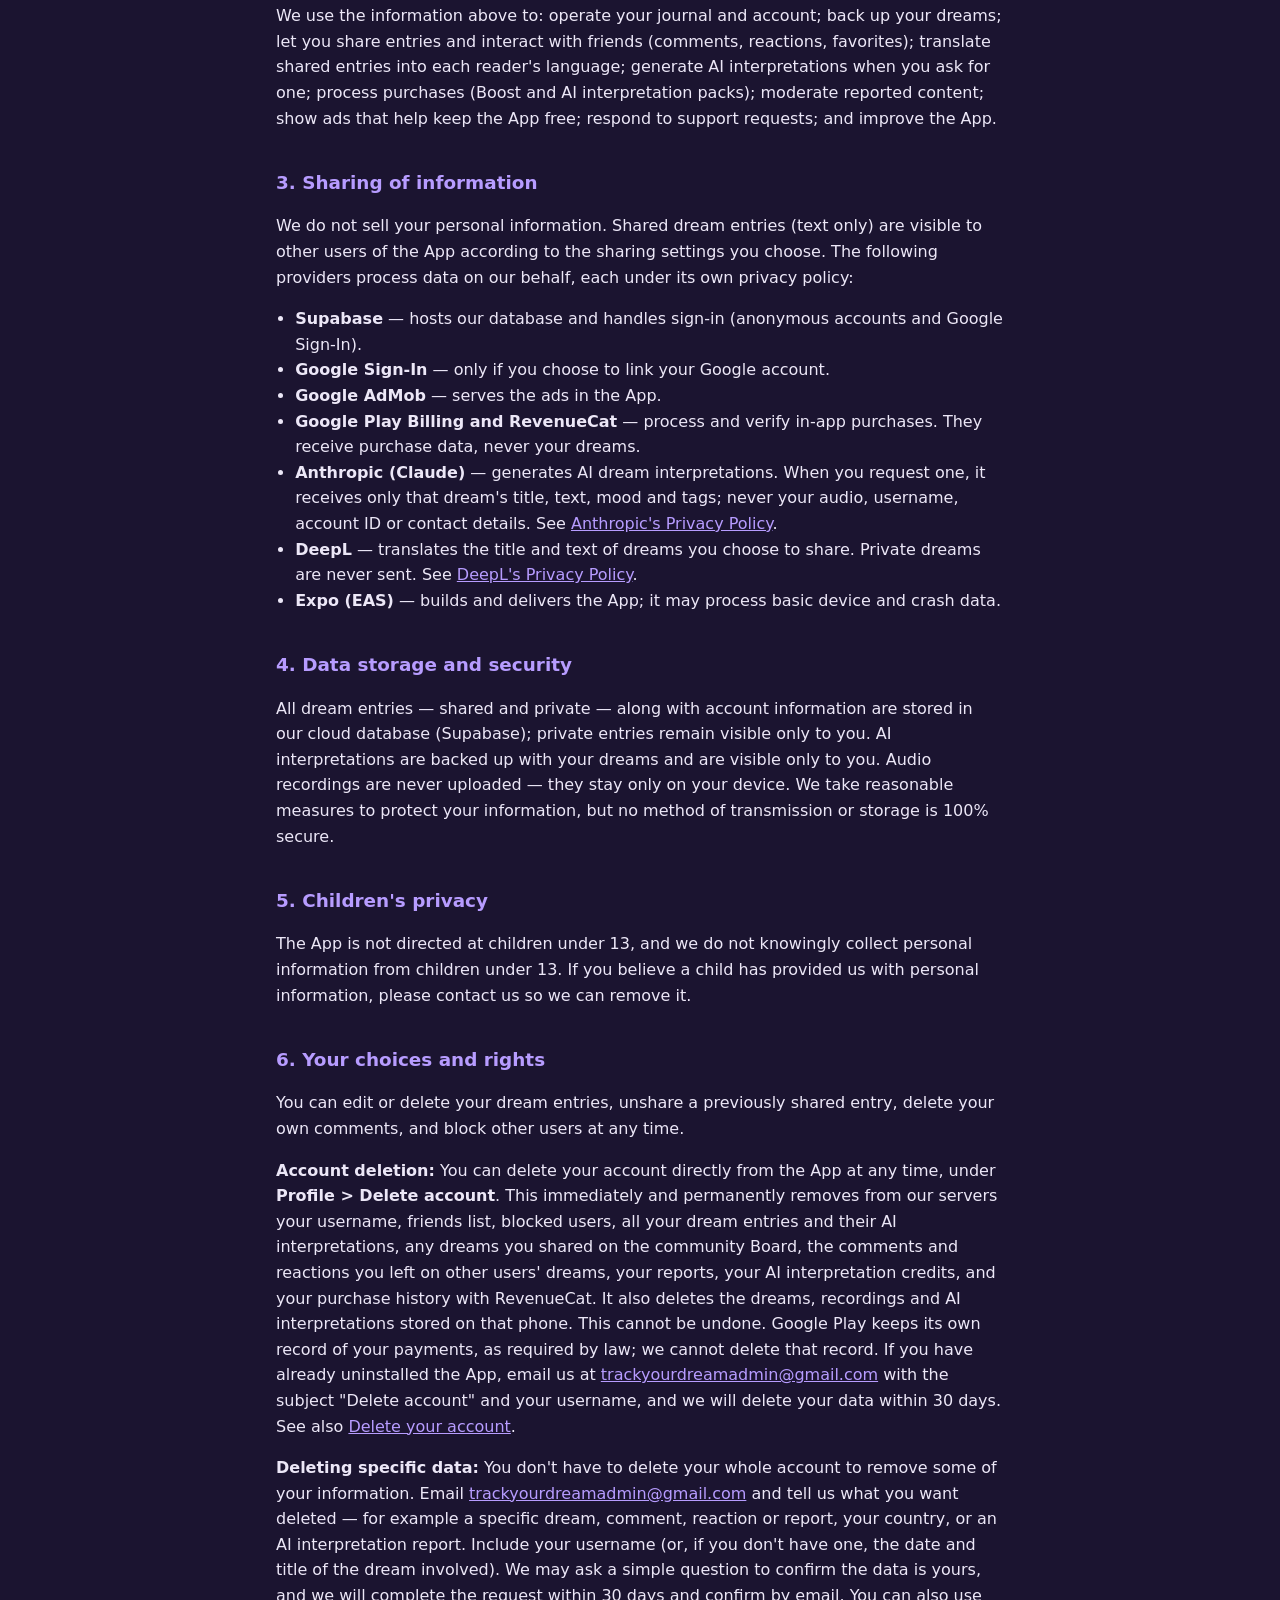
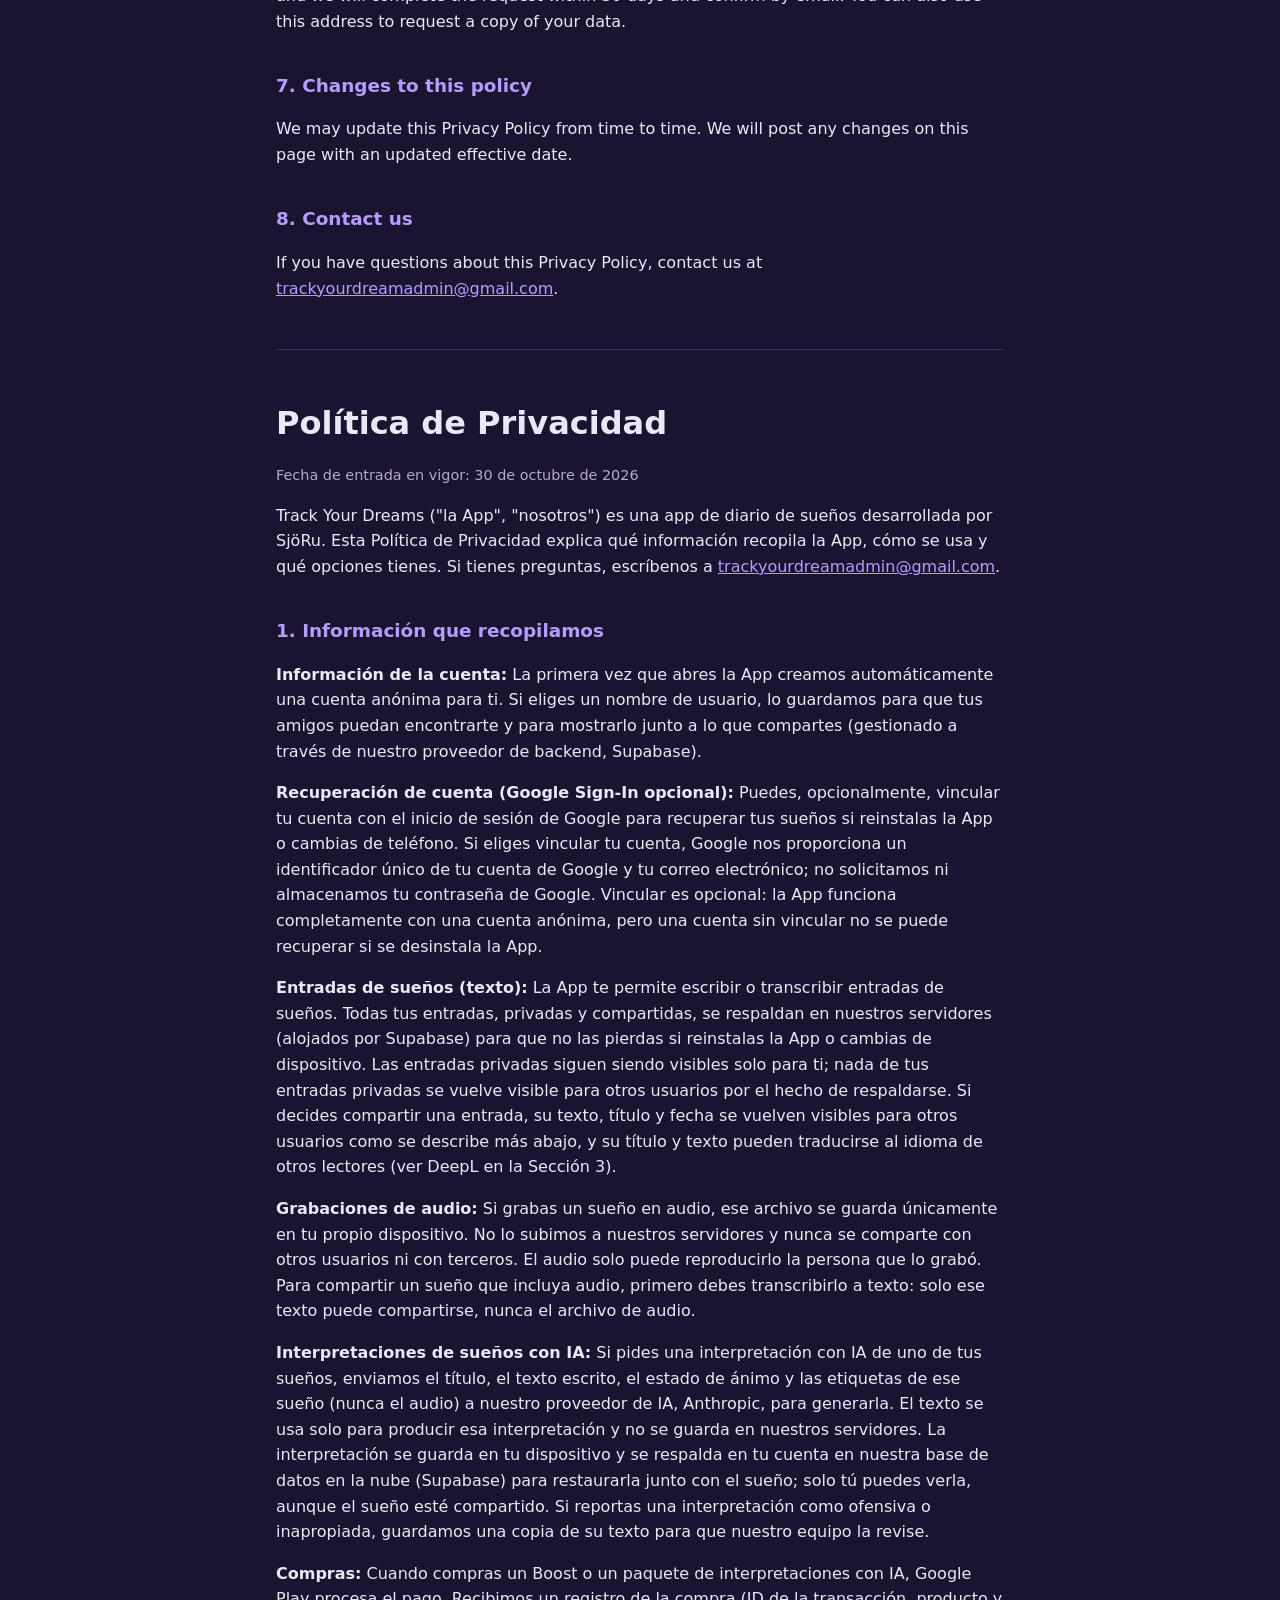
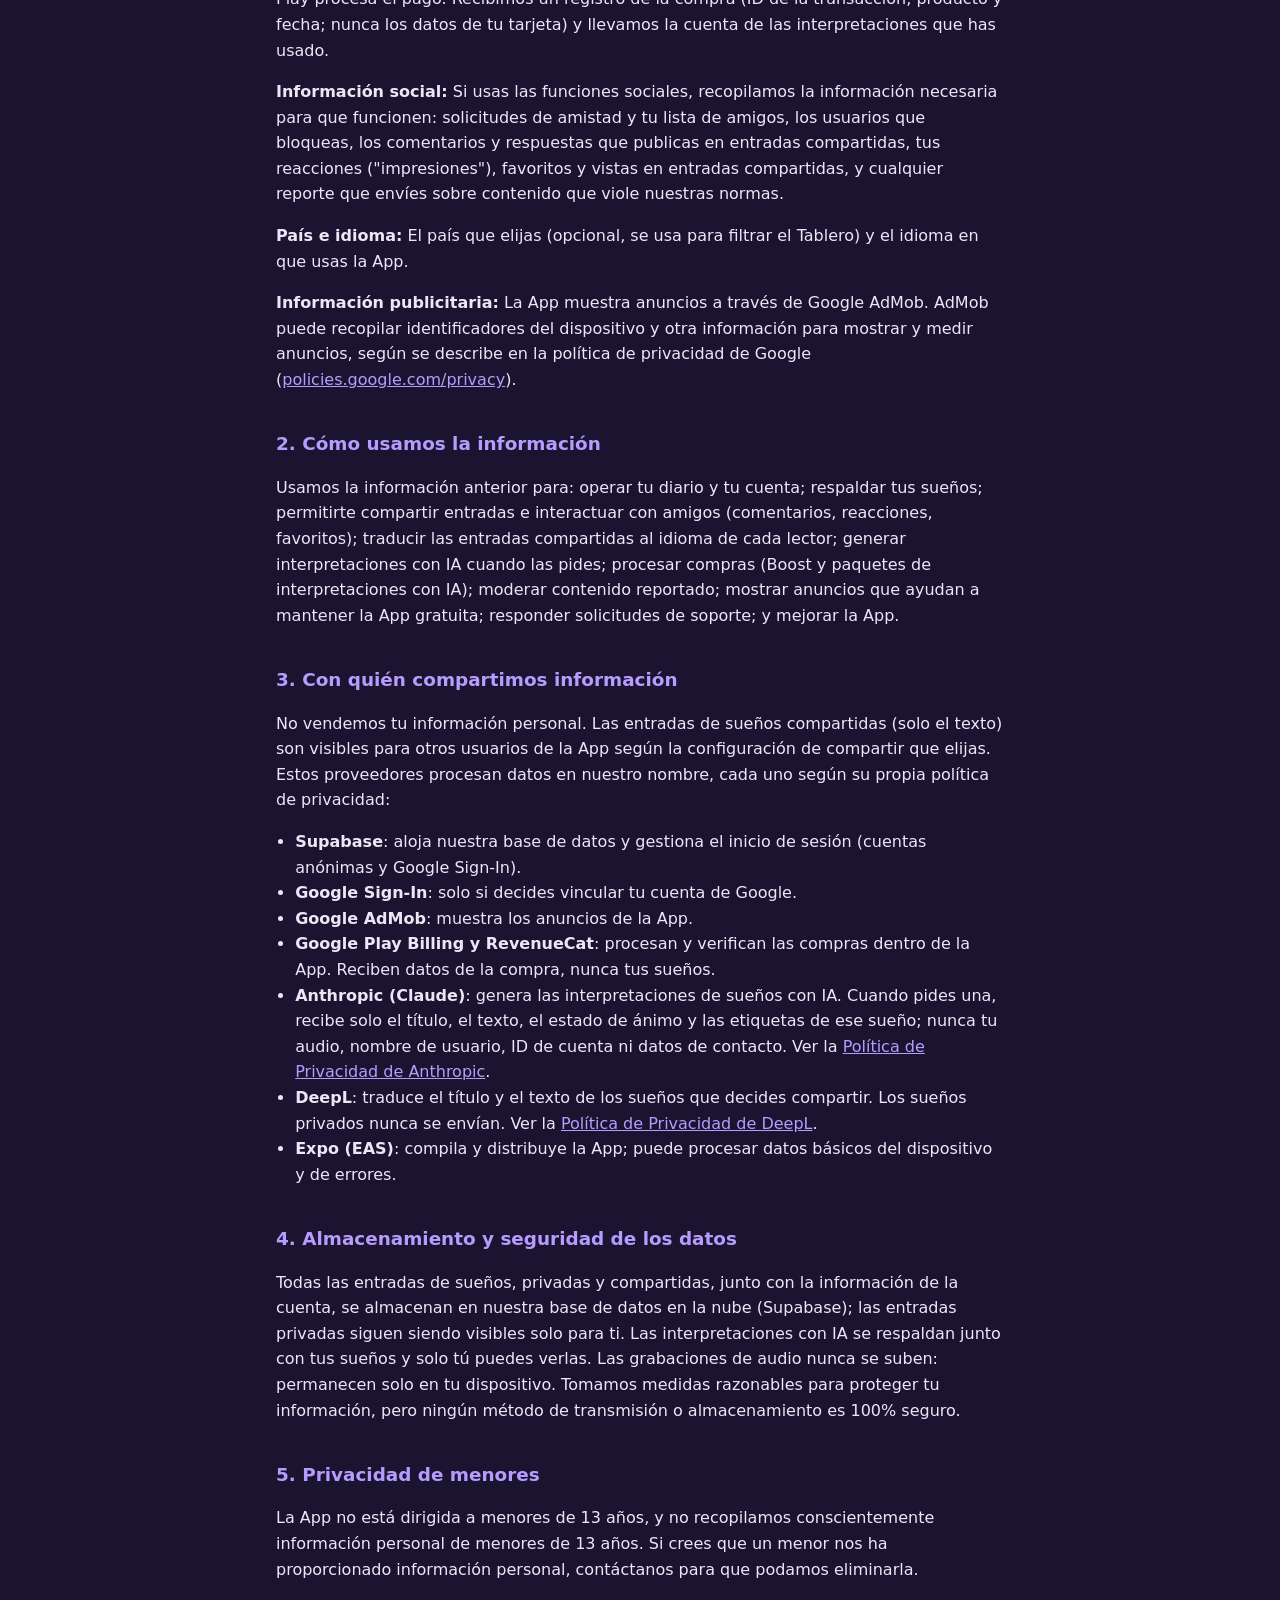
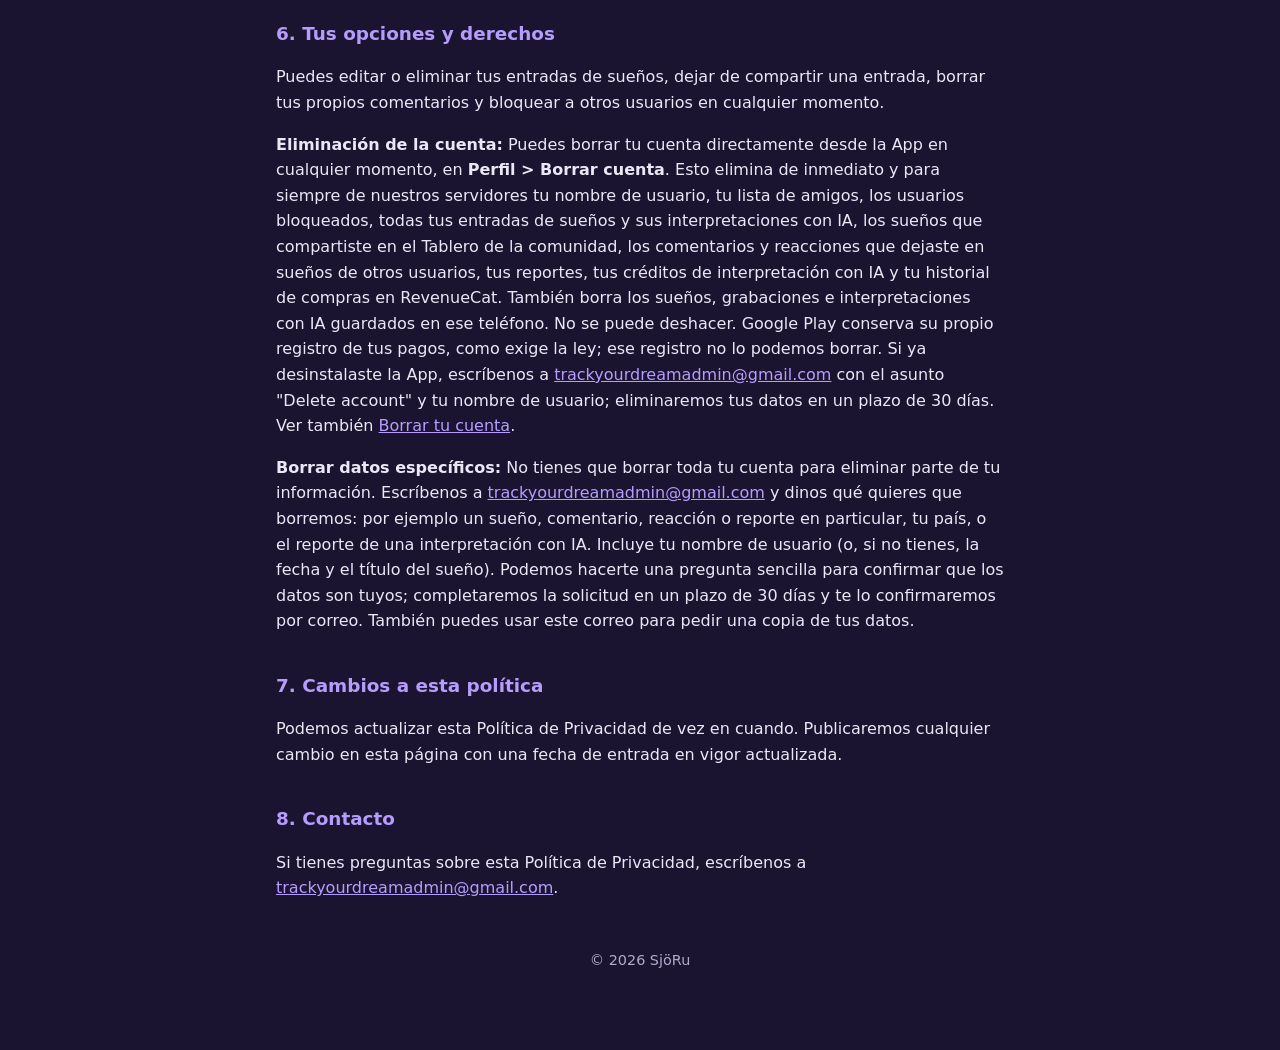
==== commit abf98988: "Política: las interpretaciones con IA se respaldan con el sueño Co-Authored-By: Claude Opus 5.5 <nor" ====
--- a/privacy.html
+++ b/privacy.html
@@ -21,7 +21,7 @@
   <p><strong>Account recovery (optional Google Sign-In):</strong> You can optionally link your account to Google Sign-In so you can recover your dreams if you reinstall the App or switch phones. If you choose to link your account, Google provides us with a unique identifier for your Google account and your email address; we do not request or store your Google password. Linking is optional — the App works fully with an anonymous account, but an unlinked account cannot be recovered if the App is uninstalled.</p>
   <p><strong>Dream entries (text):</strong> The App lets you write or transcribe dream entries. All your dream entries — private and shared — are backed up to our servers (hosted by Supabase) so you don't lose them if you reinstall the App or switch devices. Private entries remain visible only to you; nothing about your private entries becomes visible to other users by being backed up. If you choose to share an entry, its text, title and date become visible to other users as described below, and its title and text may be translated into other readers' languages (see DeepL in Section 3).</p>
   <p><strong>Audio recordings:</strong> If you record a dream as audio, that audio file is stored only on your own device. We do not upload it to our servers and it is never shared with other users or any third party. Audio can only be played back by the person who recorded it. To share a dream that includes audio, you must first transcribe it to text — only that text can be shared, never the audio file itself.</p>
-  <p><strong>AI dream interpretations:</strong> If you ask for an AI interpretation of one of your dreams, we send that dream's title, written text, mood and tags (never the audio) to our AI provider, Anthropic, to generate it. The text is used only to produce that interpretation and is not stored on our servers. The interpretation is saved only on your device. If you report an interpretation as offensive or inappropriate, we keep a copy of that interpretation's text so our team can review it.</p>
+  <p><strong>AI dream interpretations:</strong> If you ask for an AI interpretation of one of your dreams, we send that dream's title, written text, mood and tags (never the audio) to our AI provider, Anthropic, to generate it. The text is used only to produce that interpretation and is not stored on our servers. The interpretation is saved on your device and backed up to your account in our cloud database (Supabase) so it can be restored with the dream; only you can see it, even if the dream is shared. If you report an interpretation as offensive or inappropriate, we keep a copy of that interpretation's text so our team can review it.</p>
   <p><strong>Purchases:</strong> When you buy a Boost or a pack of AI interpretations, Google Play processes the payment. We receive a purchase record (transaction ID, product and date — never your card details) and keep a count of the interpretations you have used.</p>
   <p><strong>Social information:</strong> If you use social features, we collect the information needed to make them work: friend requests and your list of friends, users you block, comments and replies you post on shared entries, reactions ("impressions"), favorites and views on shared entries, and any reports you submit about content that violates our guidelines.</p>
   <p><strong>Country and language:</strong> The country you choose (optional, used to filter the Board) and the language you use in the App.</p>
@@ -43,14 +43,14 @@
   </ul>
 
   <h2>4. Data storage and security</h2>
-  <p>All dream entries — shared and private — along with account information are stored in our cloud database (Supabase); private entries remain visible only to you. Audio recordings and AI interpretations are never uploaded — they stay only on your device. We take reasonable measures to protect your information, but no method of transmission or storage is 100% secure.</p>
+  <p>All dream entries — shared and private — along with account information are stored in our cloud database (Supabase); private entries remain visible only to you. AI interpretations are backed up with your dreams and are visible only to you. Audio recordings are never uploaded — they stay only on your device. We take reasonable measures to protect your information, but no method of transmission or storage is 100% secure.</p>
 
   <h2>5. Children's privacy</h2>
   <p>The App is not directed at children under 13, and we do not knowingly collect personal information from children under 13. If you believe a child has provided us with personal information, please contact us so we can remove it.</p>
 
   <h2>6. Your choices and rights</h2>
   <p>You can edit or delete your dream entries, unshare a previously shared entry, delete your own comments, and block other users at any time.</p>
-  <p><strong>Account deletion:</strong> You can delete your account directly from the App at any time, under <strong>Profile &gt; Delete account</strong>. This immediately and permanently removes from our servers your username, friends list, blocked users, all your dream entries, any dreams you shared on the community Board, the comments and reactions you left on other users' dreams, your reports, your AI interpretation credits, and your purchase history with RevenueCat. It also deletes the dreams, recordings and AI interpretations stored on that phone. This cannot be undone. Google Play keeps its own record of your payments, as required by law; we cannot delete that record. If you have already uninstalled the App, email us at <a href="mailto:trackyourdreamadmin@gmail.com?subject=Delete%20account">trackyourdreamadmin@gmail.com</a> with the subject "Delete account" and your username, and we will delete your data within 30 days. See also <a href="delete-account.html">Delete your account</a>.</p>
+  <p><strong>Account deletion:</strong> You can delete your account directly from the App at any time, under <strong>Profile &gt; Delete account</strong>. This immediately and permanently removes from our servers your username, friends list, blocked users, all your dream entries and their AI interpretations, any dreams you shared on the community Board, the comments and reactions you left on other users' dreams, your reports, your AI interpretation credits, and your purchase history with RevenueCat. It also deletes the dreams, recordings and AI interpretations stored on that phone. This cannot be undone. Google Play keeps its own record of your payments, as required by law; we cannot delete that record. If you have already uninstalled the App, email us at <a href="mailto:trackyourdreamadmin@gmail.com?subject=Delete%20account">trackyourdreamadmin@gmail.com</a> with the subject "Delete account" and your username, and we will delete your data within 30 days. See also <a href="delete-account.html">Delete your account</a>.</p>
   <p><strong>Deleting specific data:</strong> You don't have to delete your whole account to remove some of your information. Email <a href="mailto:trackyourdreamadmin@gmail.com?subject=Data%20deletion%20request">trackyourdreamadmin@gmail.com</a> and tell us what you want deleted — for example a specific dream, comment, reaction or report, your country, or an AI interpretation report. Include your username (or, if you don't have one, the date and title of the dream involved). We may ask a simple question to confirm the data is yours, and we will complete the request within 30 days and confirm by email. You can also use this address to request a copy of your data.</p>
 
   <h2>7. Changes to this policy</h2>
@@ -71,7 +71,7 @@
   <p><strong>Recuperación de cuenta (Google Sign-In opcional):</strong> Puedes, opcionalmente, vincular tu cuenta con el inicio de sesión de Google para recuperar tus sueños si reinstalas la App o cambias de teléfono. Si eliges vincular tu cuenta, Google nos proporciona un identificador único de tu cuenta de Google y tu correo electrónico; no solicitamos ni almacenamos tu contraseña de Google. Vincular es opcional: la App funciona completamente con una cuenta anónima, pero una cuenta sin vincular no se puede recuperar si se desinstala la App.</p>
   <p><strong>Entradas de sueños (texto):</strong> La App te permite escribir o transcribir entradas de sueños. Todas tus entradas, privadas y compartidas, se respaldan en nuestros servidores (alojados por Supabase) para que no las pierdas si reinstalas la App o cambias de dispositivo. Las entradas privadas siguen siendo visibles solo para ti; nada de tus entradas privadas se vuelve visible para otros usuarios por el hecho de respaldarse. Si decides compartir una entrada, su texto, título y fecha se vuelven visibles para otros usuarios como se describe más abajo, y su título y texto pueden traducirse al idioma de otros lectores (ver DeepL en la Sección 3).</p>
   <p><strong>Grabaciones de audio:</strong> Si grabas un sueño en audio, ese archivo se guarda únicamente en tu propio dispositivo. No lo subimos a nuestros servidores y nunca se comparte con otros usuarios ni con terceros. El audio solo puede reproducirlo la persona que lo grabó. Para compartir un sueño que incluya audio, primero debes transcribirlo a texto: solo ese texto puede compartirse, nunca el archivo de audio.</p>
-  <p><strong>Interpretaciones de sueños con IA:</strong> Si pides una interpretación con IA de uno de tus sueños, enviamos el título, el texto escrito, el estado de ánimo y las etiquetas de ese sueño (nunca el audio) a nuestro proveedor de IA, Anthropic, para generarla. El texto se usa solo para producir esa interpretación y no se guarda en nuestros servidores. La interpretación se guarda solo en tu dispositivo. Si reportas una interpretación como ofensiva o inapropiada, guardamos una copia de su texto para que nuestro equipo la revise.</p>
+  <p><strong>Interpretaciones de sueños con IA:</strong> Si pides una interpretación con IA de uno de tus sueños, enviamos el título, el texto escrito, el estado de ánimo y las etiquetas de ese sueño (nunca el audio) a nuestro proveedor de IA, Anthropic, para generarla. El texto se usa solo para producir esa interpretación y no se guarda en nuestros servidores. La interpretación se guarda en tu dispositivo y se respalda en tu cuenta en nuestra base de datos en la nube (Supabase) para restaurarla junto con el sueño; solo tú puedes verla, aunque el sueño esté compartido. Si reportas una interpretación como ofensiva o inapropiada, guardamos una copia de su texto para que nuestro equipo la revise.</p>
   <p><strong>Compras:</strong> Cuando compras un Boost o un paquete de interpretaciones con IA, Google Play procesa el pago. Recibimos un registro de la compra (ID de la transacción, producto y fecha; nunca los datos de tu tarjeta) y llevamos la cuenta de las interpretaciones que has usado.</p>
   <p><strong>Información social:</strong> Si usas las funciones sociales, recopilamos la información necesaria para que funcionen: solicitudes de amistad y tu lista de amigos, los usuarios que bloqueas, los comentarios y respuestas que publicas en entradas compartidas, tus reacciones ("impresiones"), favoritos y vistas en entradas compartidas, y cualquier reporte que envíes sobre contenido que viole nuestras normas.</p>
   <p><strong>País e idioma:</strong> El país que elijas (opcional, se usa para filtrar el Tablero) y el idioma en que usas la App.</p>
@@ -93,14 +93,14 @@
   </ul>
 
   <h2>4. Almacenamiento y seguridad de los datos</h2>
-  <p>Todas las entradas de sueños, privadas y compartidas, junto con la información de la cuenta, se almacenan en nuestra base de datos en la nube (Supabase); las entradas privadas siguen siendo visibles solo para ti. Las grabaciones de audio y las interpretaciones con IA nunca se suben: permanecen solo en tu dispositivo. Tomamos medidas razonables para proteger tu información, pero ningún método de transmisión o almacenamiento es 100% seguro.</p>
+  <p>Todas las entradas de sueños, privadas y compartidas, junto con la información de la cuenta, se almacenan en nuestra base de datos en la nube (Supabase); las entradas privadas siguen siendo visibles solo para ti. Las interpretaciones con IA se respaldan junto con tus sueños y solo tú puedes verlas. Las grabaciones de audio nunca se suben: permanecen solo en tu dispositivo. Tomamos medidas razonables para proteger tu información, pero ningún método de transmisión o almacenamiento es 100% seguro.</p>
 
   <h2>5. Privacidad de menores</h2>
   <p>La App no está dirigida a menores de 13 años, y no recopilamos conscientemente información personal de menores de 13 años. Si crees que un menor nos ha proporcionado información personal, contáctanos para que podamos eliminarla.</p>
 
   <h2>6. Tus opciones y derechos</h2>
   <p>Puedes editar o eliminar tus entradas de sueños, dejar de compartir una entrada, borrar tus propios comentarios y bloquear a otros usuarios en cualquier momento.</p>
-  <p><strong>Eliminación de la cuenta:</strong> Puedes borrar tu cuenta directamente desde la App en cualquier momento, en <strong>Perfil &gt; Borrar cuenta</strong>. Esto elimina de inmediato y para siempre de nuestros servidores tu nombre de usuario, tu lista de amigos, los usuarios bloqueados, todas tus entradas de sueños, los sueños que compartiste en el Tablero de la comunidad, los comentarios y reacciones que dejaste en sueños de otros usuarios, tus reportes, tus créditos de interpretación con IA y tu historial de compras en RevenueCat. También borra los sueños, grabaciones e interpretaciones con IA guardados en ese teléfono. No se puede deshacer. Google Play conserva su propio registro de tus pagos, como exige la ley; ese registro no lo podemos borrar. Si ya desinstalaste la App, escríbenos a <a href="mailto:trackyourdreamadmin@gmail.com?subject=Delete%20account">trackyourdreamadmin@gmail.com</a> con el asunto "Delete account" y tu nombre de usuario; eliminaremos tus datos en un plazo de 30 días. Ver también <a href="delete-account.html#es">Borrar tu cuenta</a>.</p>
+  <p><strong>Eliminación de la cuenta:</strong> Puedes borrar tu cuenta directamente desde la App en cualquier momento, en <strong>Perfil &gt; Borrar cuenta</strong>. Esto elimina de inmediato y para siempre de nuestros servidores tu nombre de usuario, tu lista de amigos, los usuarios bloqueados, todas tus entradas de sueños y sus interpretaciones con IA, los sueños que compartiste en el Tablero de la comunidad, los comentarios y reacciones que dejaste en sueños de otros usuarios, tus reportes, tus créditos de interpretación con IA y tu historial de compras en RevenueCat. También borra los sueños, grabaciones e interpretaciones con IA guardados en ese teléfono. No se puede deshacer. Google Play conserva su propio registro de tus pagos, como exige la ley; ese registro no lo podemos borrar. Si ya desinstalaste la App, escríbenos a <a href="mailto:trackyourdreamadmin@gmail.com?subject=Delete%20account">trackyourdreamadmin@gmail.com</a> con el asunto "Delete account" y tu nombre de usuario; eliminaremos tus datos en un plazo de 30 días. Ver también <a href="delete-account.html#es">Borrar tu cuenta</a>.</p>
   <p><strong>Borrar datos específicos:</strong> No tienes que borrar toda tu cuenta para eliminar parte de tu información. Escríbenos a <a href="mailto:trackyourdreamadmin@gmail.com?subject=Data%20deletion%20request">trackyourdreamadmin@gmail.com</a> y dinos qué quieres que borremos: por ejemplo un sueño, comentario, reacción o reporte en particular, tu país, o el reporte de una interpretación con IA. Incluye tu nombre de usuario (o, si no tienes, la fecha y el título del sueño). Podemos hacerte una pregunta sencilla para confirmar que los datos son tuyos; completaremos la solicitud en un plazo de 30 días y te lo confirmaremos por correo. También puedes usar este correo para pedir una copia de tus datos.</p>
 
   <h2>7. Cambios a esta política</h2>
